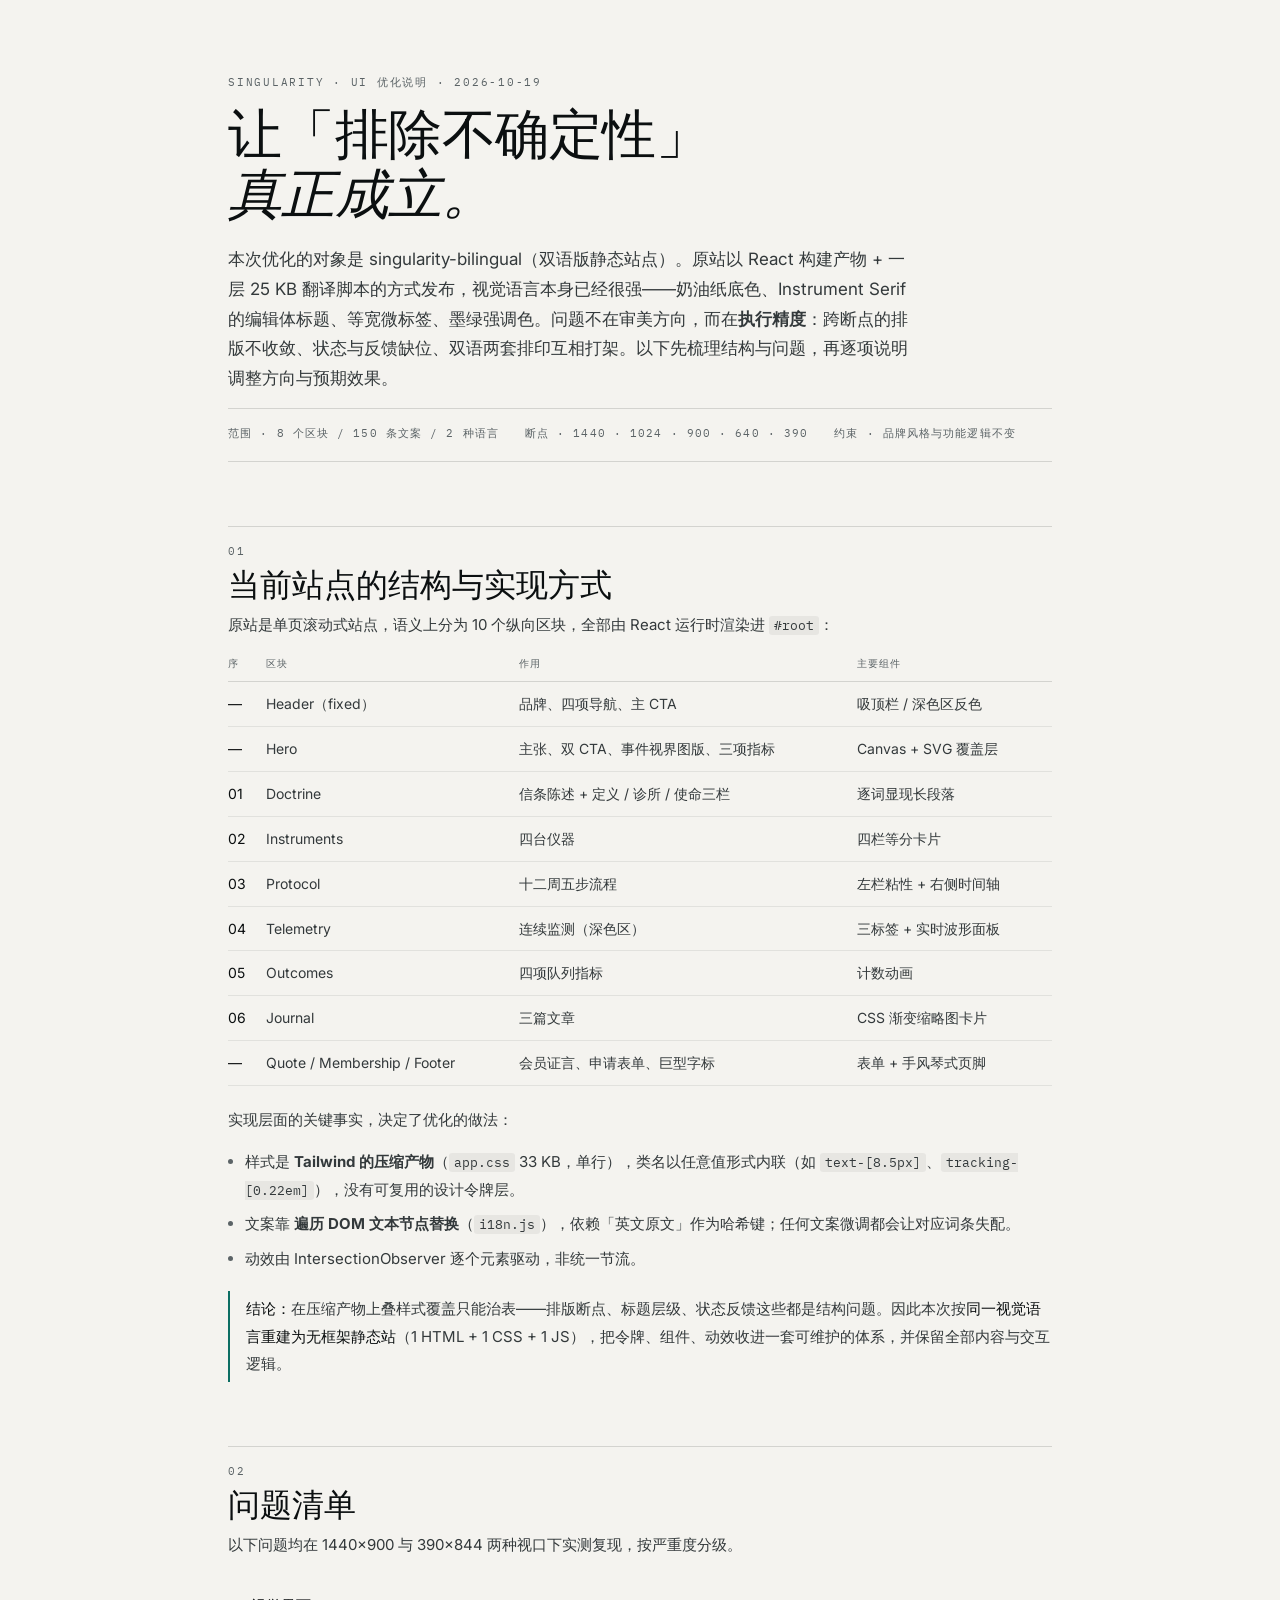
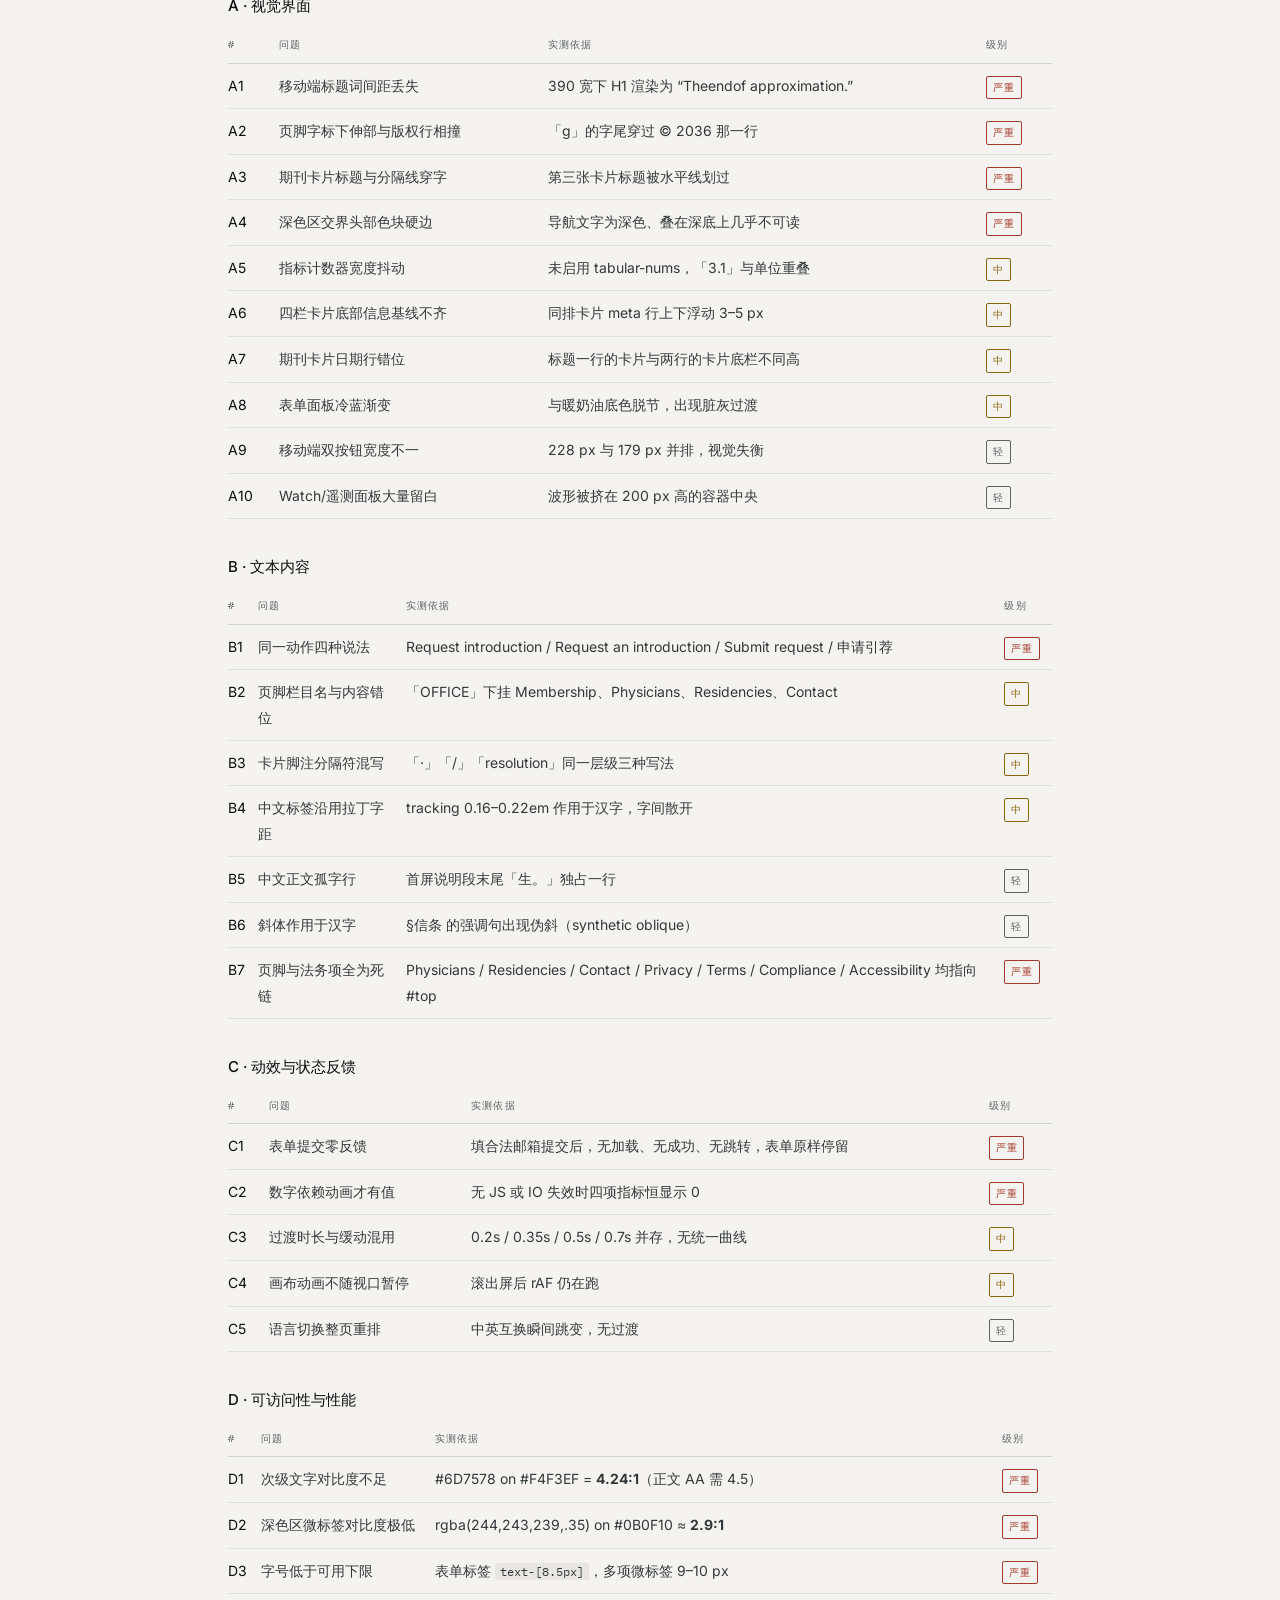
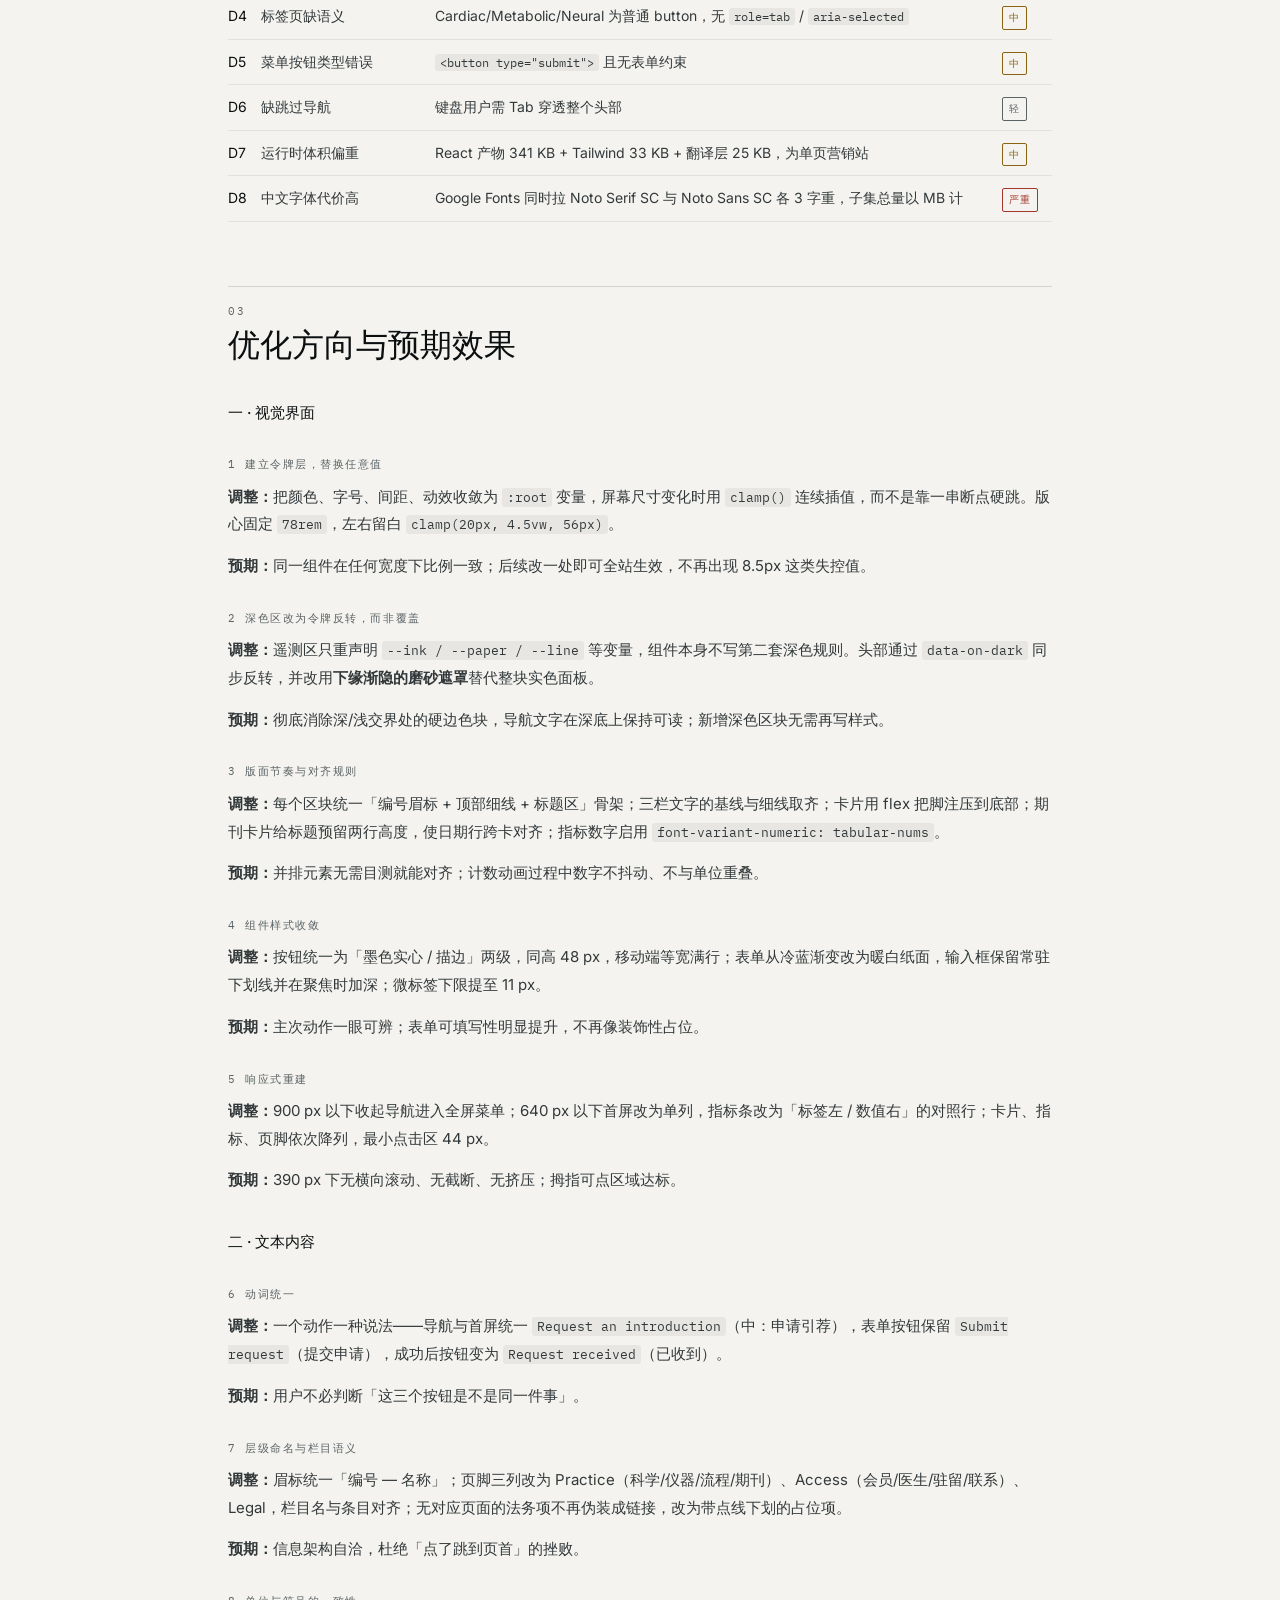
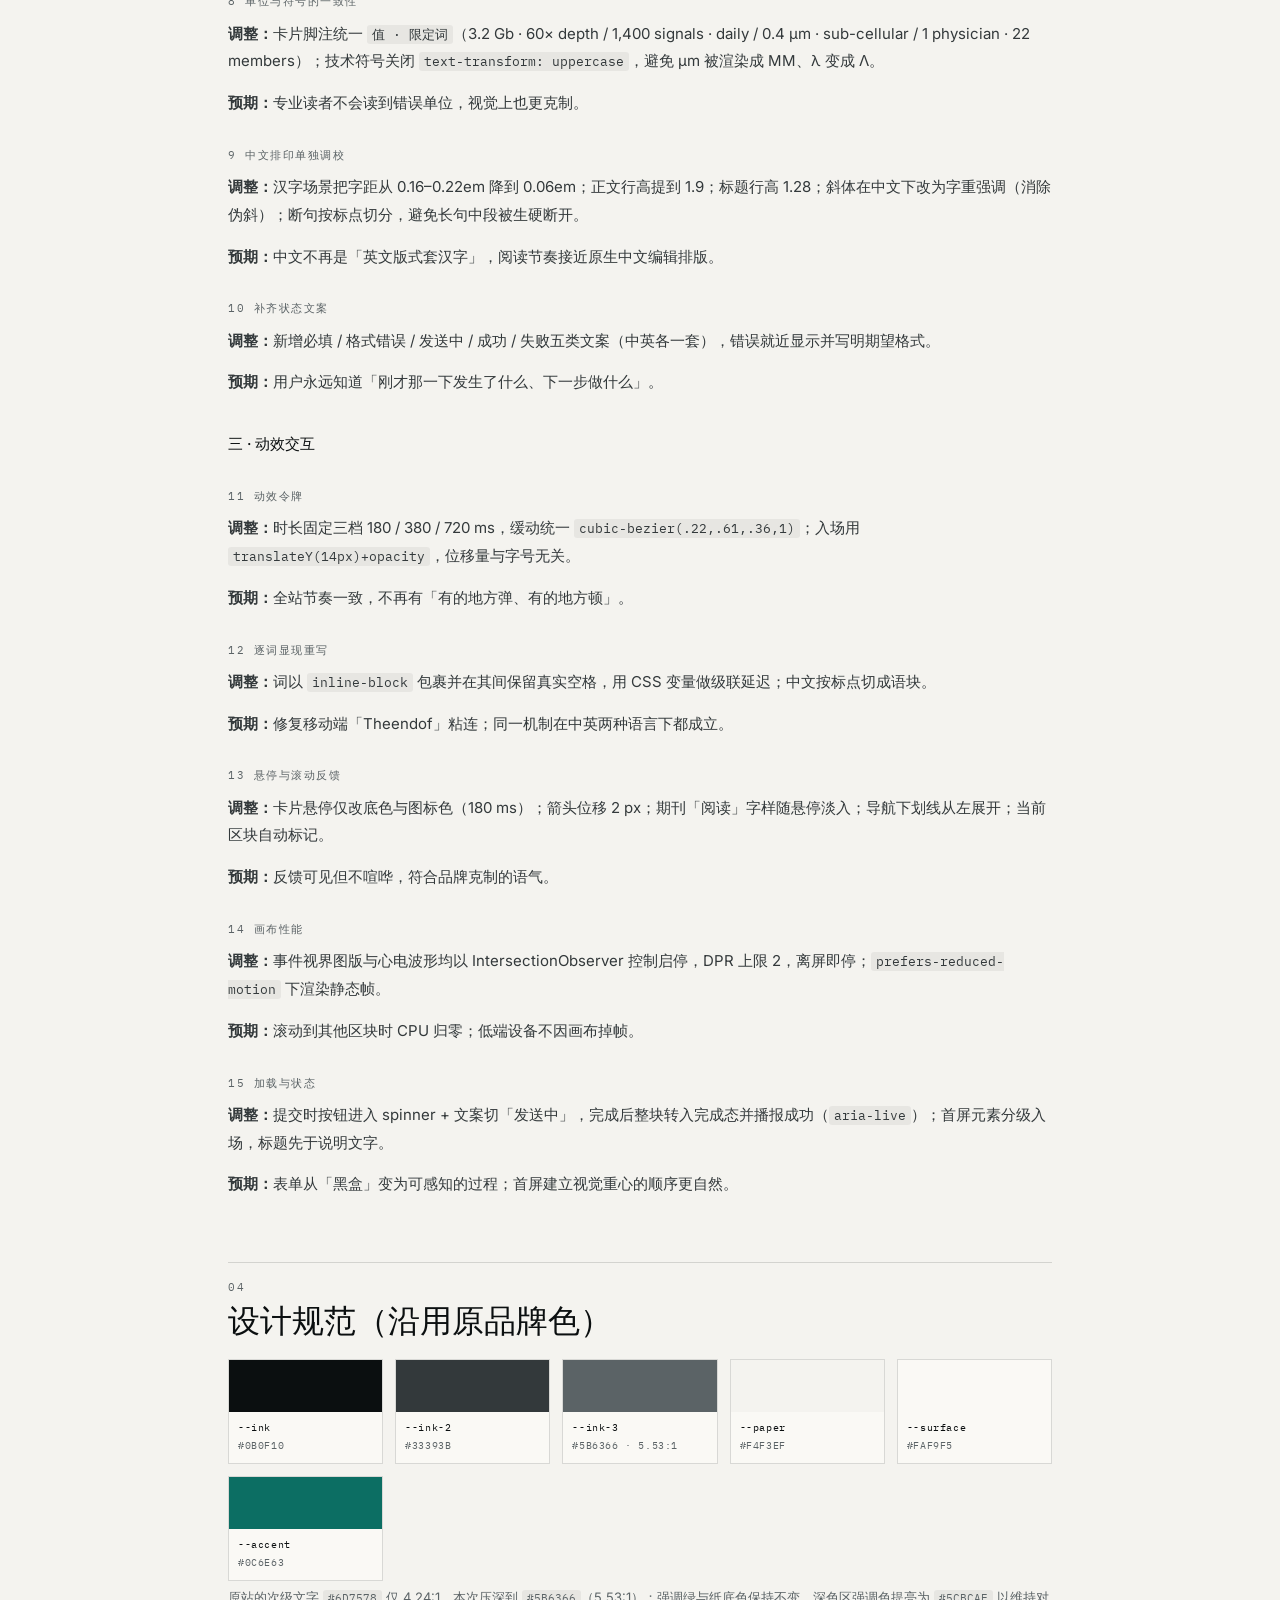
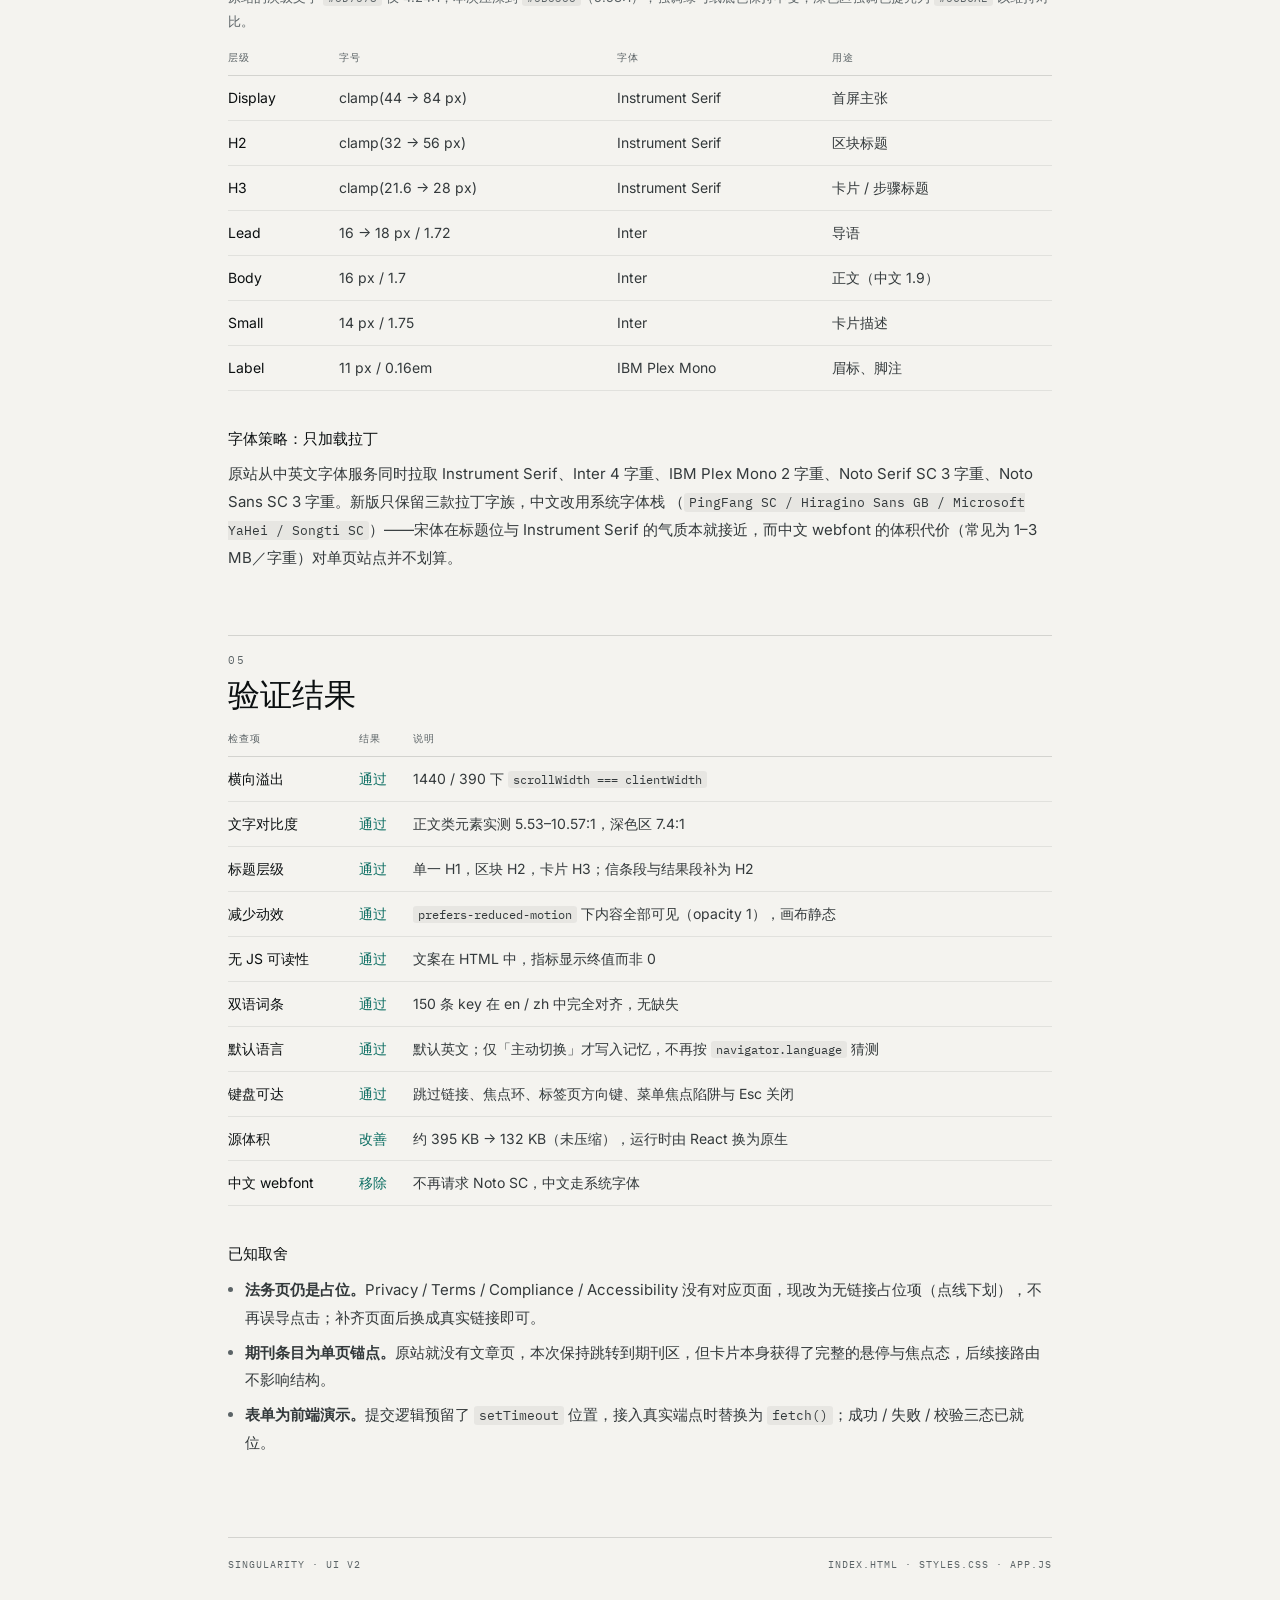
==== ui-optimization-report.html @ 33bd6b1a "feat(ui): rebuild as framework-free static site (UI v2) Replaces the React bundle + DOM-walking i18n" ====
<!doctype html>
<html lang="zh-CN">
  <head>
    <meta charset="utf-8" />
    <meta name="viewport" content="width=device-width, initial-scale=1" />
    <title>Singularity · 全站 UI 优化说明</title>
    <link rel="preconnect" href="https://fonts.googleapis.com" />
    <link rel="preconnect" href="https://fonts.gstatic.com" crossorigin />
    <link
      rel="stylesheet"
      href="https://fonts.googleapis.com/css2?family=Instrument+Serif:ital@0;1&family=Inter:wght@300;400;500&family=IBM+Plex+Mono:wght@400;500&display=swap"
    />
    <style>
      :root {
        --ink: #0b0f10;
        --ink-2: #33393b;
        --ink-3: #5b6366;
        --paper: #f4f3ef;
        --surface: #faf9f5;
        --accent: #0c6e63;
        --warn: #a4382c;
        --line: rgba(11, 15, 16, 0.14);
        --line-soft: rgba(11, 15, 16, 0.08);
        --serif: "Instrument Serif", "Songti SC", "Noto Serif SC", serif;
        --sans: "Inter", "PingFang SC", "Microsoft YaHei", sans-serif;
        --mono: "IBM Plex Mono", "PingFang SC", ui-monospace, monospace;
      }
      * { box-sizing: border-box; }
      body {
        margin: 0;
        background: var(--paper);
        color: var(--ink);
        font-family: var(--sans);
        font-size: 15px;
        line-height: 1.85;
        -webkit-font-smoothing: antialiased;
      }
      .wrap { max-width: 880px; margin: 0 auto; padding: 72px 28px 120px; }
      .eyebrow {
        font-family: var(--mono);
        font-size: 11px;
        letter-spacing: 0.16em;
        text-transform: uppercase;
        color: var(--ink-3);
      }
      h1 {
        font-family: var(--serif);
        font-weight: 400;
        font-size: clamp(34px, 5vw, 54px);
        line-height: 1.1;
        letter-spacing: -0.01em;
        margin: 14px 0 20px;
      }
      h1 em { font-style: italic; }
      h2 {
        font-family: var(--serif);
        font-weight: 400;
        font-size: clamp(24px, 3vw, 32px);
        line-height: 1.2;
        margin: 64px 0 6px;
        padding-top: 18px;
        border-top: 1px solid var(--line);
      }
      h2 .n {
        font-family: var(--mono);
        font-size: 11px;
        letter-spacing: 0.14em;
        color: var(--ink-3);
        display: block;
        margin-bottom: 8px;
      }
      h3 {
        font-size: 15px;
        font-weight: 500;
        margin: 34px 0 8px;
      }
      h4 {
        font-family: var(--mono);
        font-size: 11px;
        font-weight: 400;
        letter-spacing: 0.14em;
        text-transform: uppercase;
        color: var(--ink-3);
        margin: 28px 0 8px;
      }
      p { margin: 0 0 14px; color: var(--ink-2); }
      .lede { font-size: 17px; line-height: 1.75; color: var(--ink-2); max-width: 40em; }
      ul, ol { margin: 0 0 16px; padding-left: 1.15em; color: var(--ink-2); }
      li { margin-bottom: 7px; }
      li::marker { color: var(--ink-3); }
      code {
        font-family: var(--mono);
        font-size: 0.86em;
        background: rgba(11, 15, 16, 0.055);
        padding: 1px 5px;
        border-radius: 3px;
      }
      .meta-row {
        display: flex;
        flex-wrap: wrap;
        gap: 8px 26px;
        padding: 14px 0 18px;
        border-top: 1px solid var(--line);
        border-bottom: 1px solid var(--line);
        font-family: var(--mono);
        font-size: 11px;
        letter-spacing: 0.1em;
        text-transform: uppercase;
        color: var(--ink-3);
      }
      table {
        width: 100%;
        border-collapse: collapse;
        margin: 16px 0 20px;
        font-size: 14px;
      }
      th {
        text-align: left;
        font-family: var(--mono);
        font-size: 10px;
        font-weight: 400;
        letter-spacing: 0.12em;
        text-transform: uppercase;
        color: var(--ink-3);
        padding: 0 12px 8px 0;
        border-bottom: 1px solid var(--line);
        white-space: nowrap;
      }
      td {
        padding: 9px 12px 9px 0;
        border-bottom: 1px solid var(--line-soft);
        vertical-align: top;
        color: var(--ink-2);
      }
      td:first-child { color: var(--ink); }
      .tag {
        display: inline-block;
        font-family: var(--mono);
        font-size: 9.5px;
        letter-spacing: 0.08em;
        padding: 2px 6px;
        border: 1px solid currentColor;
        border-radius: 2px;
        white-space: nowrap;
      }
      .tag--hi { color: var(--warn); }
      .tag--mid { color: #8a6410; }
      .tag--low { color: var(--ink-3); }
      .swatches { display: grid; grid-template-columns: repeat(auto-fill, minmax(150px, 1fr)); gap: 12px; margin: 18px 0 8px; }
      .sw { border: 1px solid var(--line); background: var(--surface); }
      .sw i { display: block; height: 52px; }
      .sw span { display: block; padding: 7px 9px; font-family: var(--mono); font-size: 10px; letter-spacing: 0.06em; color: var(--ink-3); }
      .sw b { display: block; font-family: var(--mono); font-size: 10px; font-weight: 400; color: var(--ink); letter-spacing: 0.06em; }
      .callout {
        border-left: 2px solid var(--accent);
        padding: 4px 0 4px 16px;
        margin: 18px 0 22px;
        color: var(--ink-2);
      }
      .callout strong { color: var(--ink); font-weight: 500; }
      .grid2 { display: grid; grid-template-columns: 1fr 1fr; gap: 0 32px; }
      .ok { color: var(--accent); font-weight: 500; }
      .no { color: var(--warn); font-weight: 500; }
      figure { margin: 20px 0 24px; }
      figure img { width: 100%; border: 1px solid var(--line); display: block; }
      figcaption { font-family: var(--mono); font-size: 10px; letter-spacing: 0.1em; text-transform: uppercase; color: var(--ink-3); padding-top: 7px; }
      .two-up { display: grid; grid-template-columns: 1fr 1fr; gap: 14px; }
      footer { margin-top: 80px; padding-top: 18px; border-top: 1px solid var(--line); font-family: var(--mono); font-size: 10px; letter-spacing: 0.1em; text-transform: uppercase; color: var(--ink-3); display: flex; justify-content: space-between; gap: 14px; flex-wrap: wrap; }
      @media (max-width: 640px) {
        .wrap { padding: 44px 20px 80px; }
        .grid2, .two-up { grid-template-columns: 1fr; }
        table { font-size: 13px; }
        th:nth-child(3), td:nth-child(3) { display: none; }
      }
      @media print {
        body { background: #fff; font-size: 10.5pt; }
        .wrap { max-width: none; padding: 0; }
        h2 { page-break-after: avoid; }
        table { page-break-inside: auto; }
      }
    </style>
  </head>
  <body>
    <div class="wrap">
      <p class="eyebrow">Singularity · UI 优化说明 · 2026-10-19</p>
      <h1>让「排除不确定性」<br /><em>真正成立。</em></h1>
      <p class="lede">
        本次优化的对象是 singularity-bilingual（双语版静态站点）。原站以 React 构建产物 + 一层 25 KB 翻译脚本的方式发布，视觉语言本身已经很强——奶油纸底色、Instrument Serif 的编辑体标题、等宽微标签、墨绿强调色。问题不在审美方向，而在<strong>执行精度</strong>：跨断点的排版不收敛、状态与反馈缺位、双语两套排印互相打架。以下先梳理结构与问题，再逐项说明调整方向与预期效果。
      </p>

      <div class="meta-row">
        <span>范围 · 8 个区块 / 150 条文案 / 2 种语言</span>
        <span>断点 · 1440 · 1024 · 900 · 640 · 390</span>
        <span>约束 · 品牌风格与功能逻辑不变</span>
      </div>

      <!-- 1 -->
      <h2><span class="n">01</span>当前站点的结构与实现方式</h2>

      <p>原站是单页滚动式站点，语义上分为 10 个纵向区块，全部由 React 运行时渲染进 <code>#root</code>：</p>

      <table>
        <thead>
          <tr><th>序</th><th>区块</th><th>作用</th><th>主要组件</th></tr>
        </thead>
        <tbody>
          <tr><td>—</td><td>Header（fixed）</td><td>品牌、四项导航、主 CTA</td><td>吸顶栏 / 深色区反色</td></tr>
          <tr><td>—</td><td>Hero</td><td>主张、双 CTA、事件视界图版、三项指标</td><td>Canvas + SVG 覆盖层</td></tr>
          <tr><td>01</td><td>Doctrine</td><td>信条陈述 + 定义 / 诊所 / 使命三栏</td><td>逐词显现长段落</td></tr>
          <tr><td>02</td><td>Instruments</td><td>四台仪器</td><td>四栏等分卡片</td></tr>
          <tr><td>03</td><td>Protocol</td><td>十二周五步流程</td><td>左栏粘性 + 右侧时间轴</td></tr>
          <tr><td>04</td><td>Telemetry</td><td>连续监测（深色区）</td><td>三标签 + 实时波形面板</td></tr>
          <tr><td>05</td><td>Outcomes</td><td>四项队列指标</td><td>计数动画</td></tr>
          <tr><td>06</td><td>Journal</td><td>三篇文章</td><td>CSS 渐变缩略图卡片</td></tr>
          <tr><td>—</td><td>Quote / Membership / Footer</td><td>会员证言、申请表单、巨型字标</td><td>表单 + 手风琴式页脚</td></tr>
        </tbody>
      </table>

      <p>实现层面的关键事实，决定了优化的做法：</p>
      <ul>
        <li>样式是 <strong>Tailwind 的压缩产物</strong>（<code>app.css</code> 33 KB，单行），类名以任意值形式内联（如 <code>text-[8.5px]</code>、<code>tracking-[0.22em]</code>），没有可复用的设计令牌层。</li>
        <li>文案靠 <strong>遍历 DOM 文本节点替换</strong>（<code>i18n.js</code>），依赖「英文原文」作为哈希键；任何文案微调都会让对应词条失配。</li>
        <li>动效由 IntersectionObserver 逐个元素驱动，非统一节流。</li>
      </ul>
      <div class="callout">
        <strong>结论：</strong>在压缩产物上叠样式覆盖只能治表——排版断点、标题层级、状态反馈这些都是结构问题。因此本次按<strong>同一视觉语言重建为无框架静态站</strong>（1 HTML + 1 CSS + 1 JS），把令牌、组件、动效收进一套可维护的体系，并保留全部内容与交互逻辑。
      </div>

      <!-- 2 -->
      <h2><span class="n">02</span>问题清单</h2>
      <p>以下问题均在 1440×900 与 390×844 两种视口下实测复现，按严重度分级。</p>

      <h3>A · 视觉界面</h3>
      <table>
        <thead><tr><th>#</th><th>问题</th><th>实测依据</th><th>级别</th></tr></thead>
        <tbody>
          <tr><td>A1</td><td>移动端标题词间距丢失</td><td>390 宽下 H1 渲染为 “Theendof approximation.”</td><td><span class="tag tag--hi">严重</span></td></tr>
          <tr><td>A2</td><td>页脚字标下伸部与版权行相撞</td><td>「g」的字尾穿过 © 2036 那一行</td><td><span class="tag tag--hi">严重</span></td></tr>
          <tr><td>A3</td><td>期刊卡片标题与分隔线穿字</td><td>第三张卡片标题被水平线划过</td><td><span class="tag tag--hi">严重</span></td></tr>
          <tr><td>A4</td><td>深色区交界头部色块硬边</td><td>导航文字为深色、叠在深底上几乎不可读</td><td><span class="tag tag--hi">严重</span></td></tr>
          <tr><td>A5</td><td>指标计数器宽度抖动</td><td>未启用 tabular-nums，「3.1」与单位重叠</td><td><span class="tag tag--mid">中</span></td></tr>
          <tr><td>A6</td><td>四栏卡片底部信息基线不齐</td><td>同排卡片 meta 行上下浮动 3–5 px</td><td><span class="tag tag--mid">中</span></td></tr>
          <tr><td>A7</td><td>期刊卡片日期行错位</td><td>标题一行的卡片与两行的卡片底栏不同高</td><td><span class="tag tag--mid">中</span></td></tr>
          <tr><td>A8</td><td>表单面板冷蓝渐变</td><td>与暖奶油底色脱节，出现脏灰过渡</td><td><span class="tag tag--mid">中</span></td></tr>
          <tr><td>A9</td><td>移动端双按钮宽度不一</td><td>228 px 与 179 px 并排，视觉失衡</td><td><span class="tag tag--low">轻</span></td></tr>
          <tr><td>A10</td><td>Watch/遥测面板大量留白</td><td>波形被挤在 200 px 高的容器中央</td><td><span class="tag tag--low">轻</span></td></tr>
        </tbody>
      </table>

      <h3>B · 文本内容</h3>
      <table>
        <thead><tr><th>#</th><th>问题</th><th>实测依据</th><th>级别</th></tr></thead>
        <tbody>
          <tr><td>B1</td><td>同一动作四种说法</td><td>Request introduction / Request an introduction / Submit request / 申请引荐</td><td><span class="tag tag--hi">严重</span></td></tr>
          <tr><td>B2</td><td>页脚栏目名与内容错位</td><td>「OFFICE」下挂 Membership、Physicians、Residencies、Contact</td><td><span class="tag tag--mid">中</span></td></tr>
          <tr><td>B3</td><td>卡片脚注分隔符混写</td><td>「·」「/」「resolution」同一层级三种写法</td><td><span class="tag tag--mid">中</span></td></tr>
          <tr><td>B4</td><td>中文标签沿用拉丁字距</td><td>tracking 0.16–0.22em 作用于汉字，字间散开</td><td><span class="tag tag--mid">中</span></td></tr>
          <tr><td>B5</td><td>中文正文孤字行</td><td>首屏说明段末尾「生。」独占一行</td><td><span class="tag tag--low">轻</span></td></tr>
          <tr><td>B6</td><td>斜体作用于汉字</td><td>§信条 的强调句出现伪斜（synthetic oblique）</td><td><span class="tag tag--low">轻</span></td></tr>
          <tr><td>B7</td><td>页脚与法务项全为死链</td><td>Physicians / Residencies / Contact / Privacy / Terms / Compliance / Accessibility 均指向 #top</td><td><span class="tag tag--hi">严重</span></td></tr>
        </tbody>
      </table>

      <h3>C · 动效与状态反馈</h3>
      <table>
        <thead><tr><th>#</th><th>问题</th><th>实测依据</th><th>级别</th></tr></thead>
        <tbody>
          <tr><td>C1</td><td>表单提交零反馈</td><td>填合法邮箱提交后，无加载、无成功、无跳转，表单原样停留</td><td><span class="tag tag--hi">严重</span></td></tr>
          <tr><td>C2</td><td>数字依赖动画才有值</td><td>无 JS 或 IO 失效时四项指标恒显示 0</td><td><span class="tag tag--hi">严重</span></td></tr>
          <tr><td>C3</td><td>过渡时长与缓动混用</td><td>0.2s / 0.35s / 0.5s / 0.7s 并存，无统一曲线</td><td><span class="tag tag--mid">中</span></td></tr>
          <tr><td>C4</td><td>画布动画不随视口暂停</td><td>滚出屏后 rAF 仍在跑</td><td><span class="tag tag--mid">中</span></td></tr>
          <tr><td>C5</td><td>语言切换整页重排</td><td>中英互换瞬间跳变，无过渡</td><td><span class="tag tag--low">轻</span></td></tr>
        </tbody>
      </table>

      <h3>D · 可访问性与性能</h3>
      <table>
        <thead><tr><th>#</th><th>问题</th><th>实测依据</th><th>级别</th></tr></thead>
        <tbody>
          <tr><td>D1</td><td>次级文字对比度不足</td><td>#6D7578 on #F4F3EF = <strong>4.24:1</strong>（正文 AA 需 4.5）</td><td><span class="tag tag--hi">严重</span></td></tr>
          <tr><td>D2</td><td>深色区微标签对比度极低</td><td>rgba(244,243,239,.35) on #0B0F10 ≈ <strong>2.9:1</strong></td><td><span class="tag tag--hi">严重</span></td></tr>
          <tr><td>D3</td><td>字号低于可用下限</td><td>表单标签 <code>text-[8.5px]</code>，多项微标签 9–10 px</td><td><span class="tag tag--hi">严重</span></td></tr>
          <tr><td>D4</td><td>标签页缺语义</td><td>Cardiac/Metabolic/Neural 为普通 button，无 <code>role=tab</code> / <code>aria-selected</code></td><td><span class="tag tag--mid">中</span></td></tr>
          <tr><td>D5</td><td>菜单按钮类型错误</td><td><code>&lt;button type="submit"&gt;</code> 且无表单约束</td><td><span class="tag tag--mid">中</span></td></tr>
          <tr><td>D6</td><td>缺跳过导航</td><td>键盘用户需 Tab 穿透整个头部</td><td><span class="tag tag--low">轻</span></td></tr>
          <tr><td>D7</td><td>运行时体积偏重</td><td>React 产物 341 KB + Tailwind 33 KB + 翻译层 25 KB，为单页营销站</td><td><span class="tag tag--mid">中</span></td></tr>
          <tr><td>D8</td><td>中文字体代价高</td><td>Google Fonts 同时拉 Noto Serif SC 与 Noto Sans SC 各 3 字重，子集总量以 MB 计</td><td><span class="tag tag--hi">严重</span></td></tr>
        </tbody>
      </table>

      <!-- 3 -->
      <h2><span class="n">03</span>优化方向与预期效果</h2>

      <h3>一 · 视觉界面</h3>

      <h4>1 建立令牌层，替换任意值</h4>
      <p><strong>调整：</strong>把颜色、字号、间距、动效收敛为 <code>:root</code> 变量，屏幕尺寸变化时用 <code>clamp()</code> 连续插值，而不是靠一串断点硬跳。版心固定 <code>78rem</code>，左右留白 <code>clamp(20px, 4.5vw, 56px)</code>。</p>
      <p><strong>预期：</strong>同一组件在任何宽度下比例一致；后续改一处即可全站生效，不再出现 8.5px 这类失控值。</p>

      <h4>2 深色区改为令牌反转，而非覆盖</h4>
      <p><strong>调整：</strong>遥测区只重声明 <code>--ink / --paper / --line</code> 等变量，组件本身不写第二套深色规则。头部通过 <code>data-on-dark</code> 同步反转，并改用<strong>下缘渐隐的磨砂遮罩</strong>替代整块实色面板。</p>
      <p><strong>预期：</strong>彻底消除深/浅交界处的硬边色块，导航文字在深底上保持可读；新增深色区块无需再写样式。</p>

      <h4>3 版面节奏与对齐规则</h4>
      <p><strong>调整：</strong>每个区块统一「编号眉标 + 顶部细线 + 标题区」骨架；三栏文字的基线与细线取齐；卡片用 flex 把脚注压到底部；期刊卡片给标题预留两行高度，使日期行跨卡对齐；指标数字启用 <code>font-variant-numeric: tabular-nums</code>。</p>
      <p><strong>预期：</strong>并排元素无需目测就能对齐；计数动画过程中数字不抖动、不与单位重叠。</p>

      <h4>4 组件样式收敛</h4>
      <p><strong>调整：</strong>按钮统一为「墨色实心 / 描边」两级，同高 48 px，移动端等宽满行；表单从冷蓝渐变改为暖白纸面，输入框保留常驻下划线并在聚焦时加深；微标签下限提至 11 px。</p>
      <p><strong>预期：</strong>主次动作一眼可辨；表单可填写性明显提升，不再像装饰性占位。</p>

      <h4>5 响应式重建</h4>
      <p><strong>调整：</strong>900 px 以下收起导航进入全屏菜单；640 px 以下首屏改为单列，指标条改为「标签左 / 数值右」的对照行；卡片、指标、页脚依次降列，最小点击区 44 px。</p>
      <p><strong>预期：</strong>390 px 下无横向滚动、无截断、无挤压；拇指可点区域达标。</p>

      <h3>二 · 文本内容</h3>

      <h4>6 动词统一</h4>
      <p><strong>调整：</strong>一个动作一种说法——导航与首屏统一 <code>Request an introduction</code>（中：申请引荐），表单按钮保留 <code>Submit request</code>（提交申请），成功后按钮变为 <code>Request received</code>（已收到）。</p>
      <p><strong>预期：</strong>用户不必判断「这三个按钮是不是同一件事」。</p>

      <h4>7 层级命名与栏目语义</h4>
      <p><strong>调整：</strong>眉标统一「编号 — 名称」；页脚三列改为 Practice（科学/仪器/流程/期刊）、Access（会员/医生/驻留/联系）、Legal，栏目名与条目对齐；无对应页面的法务项不再伪装成链接，改为带点线下划的占位项。</p>
      <p><strong>预期：</strong>信息架构自洽，杜绝「点了跳到页首」的挫败。</p>

      <h4>8 单位与符号的一致性</h4>
      <p><strong>调整：</strong>卡片脚注统一 <code>值 · 限定词</code>（3.2 Gb · 60× depth / 1,400 signals · daily / 0.4 μm · sub-cellular / 1 physician · 22 members）；技术符号关闭 <code>text-transform: uppercase</code>，避免 μm 被渲染成 ΜM、λ 变成 Λ。</p>
      <p><strong>预期：</strong>专业读者不会读到错误单位，视觉上也更克制。</p>

      <h4>9 中文排印单独调校</h4>
      <p><strong>调整：</strong>汉字场景把字距从 0.16–0.22em 降到 0.06em；正文行高提到 1.9；标题行高 1.28；斜体在中文下改为字重强调（消除伪斜）；断句按标点切分，避免长句中段被生硬断开。</p>
      <p><strong>预期：</strong>中文不再是「英文版式套汉字」，阅读节奏接近原生中文编辑排版。</p>

      <h4>10 补齐状态文案</h4>
      <p><strong>调整：</strong>新增必填 / 格式错误 / 发送中 / 成功 / 失败五类文案（中英各一套），错误就近显示并写明期望格式。</p>
      <p><strong>预期：</strong>用户永远知道「刚才那一下发生了什么、下一步做什么」。</p>

      <h3>三 · 动效交互</h3>

      <h4>11 动效令牌</h4>
      <p><strong>调整：</strong>时长固定三档 180 / 380 / 720 ms，缓动统一 <code>cubic-bezier(.22,.61,.36,1)</code>；入场用 <code>translateY(14px)+opacity</code>，位移量与字号无关。</p>
      <p><strong>预期：</strong>全站节奏一致，不再有「有的地方弹、有的地方顿」。</p>

      <h4>12 逐词显现重写</h4>
      <p><strong>调整：</strong>词以 <code>inline-block</code> 包裹并在其间保留真实空格，用 CSS 变量做级联延迟；中文按标点切成语块。</p>
      <p><strong>预期：</strong>修复移动端「Theendof」粘连；同一机制在中英两种语言下都成立。</p>

      <h4>13 悬停与滚动反馈</h4>
      <p><strong>调整：</strong>卡片悬停仅改底色与图标色（180 ms）；箭头位移 2 px；期刊「阅读」字样随悬停淡入；导航下划线从左展开；当前区块自动标记。</p>
      <p><strong>预期：</strong>反馈可见但不喧哗，符合品牌克制的语气。</p>

      <h4>14 画布性能</h4>
      <p><strong>调整：</strong>事件视界图版与心电波形均以 IntersectionObserver 控制启停，DPR 上限 2，离屏即停；<code>prefers-reduced-motion</code> 下渲染静态帧。</p>
      <p><strong>预期：</strong>滚动到其他区块时 CPU 归零；低端设备不因画布掉帧。</p>

      <h4>15 加载与状态</h4>
      <p><strong>调整：</strong>提交时按钮进入 spinner + 文案切「发送中」，完成后整块转入完成态并播报成功（<code>aria-live</code>）；首屏元素分级入场，标题先于说明文字。</p>
      <p><strong>预期：</strong>表单从「黑盒」变为可感知的过程；首屏建立视觉重心的顺序更自然。</p>

      <!-- 4 -->
      <h2><span class="n">04</span>设计规范（沿用原品牌色）</h2>

      <div class="swatches">
        <div class="sw"><i style="background:#0b0f10"></i><span><b>--ink</b>#0B0F10</span></div>
        <div class="sw"><i style="background:#33393b"></i><span><b>--ink-2</b>#33393B</span></div>
        <div class="sw"><i style="background:#5b6366"></i><span><b>--ink-3</b>#5B6366 · 5.53:1</span></div>
        <div class="sw"><i style="background:#f4f3ef"></i><span><b>--paper</b>#F4F3EF</span></div>
        <div class="sw"><i style="background:#faf9f5"></i><span><b>--surface</b>#FAF9F5</span></div>
        <div class="sw"><i style="background:#0c6e63"></i><span><b>--accent</b>#0C6E63</span></div>
      </div>
      <p style="font-size:13px;color:var(--ink-3);margin-top:-4px">
        原站的次级文字 <code>#6D7578</code> 仅 4.24:1，本次压深到 <code>#5B6366</code>（5.53:1）；强调绿与纸底色保持不变，深色区强调色提亮为 <code>#5CBCAE</code> 以维持对比。
      </p>

      <table>
        <thead><tr><th>层级</th><th>字号</th><th>字体</th><th>用途</th></tr></thead>
        <tbody>
          <tr><td>Display</td><td>clamp(44 → 84 px)</td><td>Instrument Serif</td><td>首屏主张</td></tr>
          <tr><td>H2</td><td>clamp(32 → 56 px)</td><td>Instrument Serif</td><td>区块标题</td></tr>
          <tr><td>H3</td><td>clamp(21.6 → 28 px)</td><td>Instrument Serif</td><td>卡片 / 步骤标题</td></tr>
          <tr><td>Lead</td><td>16 → 18 px / 1.72</td><td>Inter</td><td>导语</td></tr>
          <tr><td>Body</td><td>16 px / 1.7</td><td>Inter</td><td>正文（中文 1.9）</td></tr>
          <tr><td>Small</td><td>14 px / 1.75</td><td>Inter</td><td>卡片描述</td></tr>
          <tr><td>Label</td><td>11 px / 0.16em</td><td>IBM Plex Mono</td><td>眉标、脚注</td></tr>
        </tbody>
      </table>

      <h3>字体策略：只加载拉丁</h3>
      <p>
        原站从中英文字体服务同时拉取 Instrument Serif、Inter 4 字重、IBM Plex Mono 2 字重、Noto Serif SC 3 字重、Noto Sans SC 3 字重。新版只保留三款拉丁字族，中文改用系统字体栈
        （<code>PingFang SC / Hiragino Sans GB / Microsoft YaHei / Songti SC</code>）——宋体在标题位与 Instrument Serif 的气质本就接近，而中文 webfont 的体积代价（常见为 1–3 MB／字重）对单页站点并不划算。
      </p>

      <!-- 5 -->
      <h2><span class="n">05</span>验证结果</h2>

      <table>
        <thead><tr><th>检查项</th><th>结果</th><th>说明</th></tr></thead>
        <tbody>
          <tr><td>横向溢出</td><td class="ok">通过</td><td>1440 / 390 下 <code>scrollWidth === clientWidth</code></td></tr>
          <tr><td>文字对比度</td><td class="ok">通过</td><td>正文类元素实测 5.53–10.57:1，深色区 7.4:1</td></tr>
          <tr><td>标题层级</td><td class="ok">通过</td><td>单一 H1，区块 H2，卡片 H3；信条段与结果段补为 H2</td></tr>
          <tr><td>减少动效</td><td class="ok">通过</td><td><code>prefers-reduced-motion</code> 下内容全部可见（opacity 1），画布静态</td></tr>
          <tr><td>无 JS 可读性</td><td class="ok">通过</td><td>文案在 HTML 中，指标显示终值而非 0</td></tr>
          <tr><td>双语词条</td><td class="ok">通过</td><td>150 条 key 在 en / zh 中完全对齐，无缺失</td></tr>
          <tr><td>默认语言</td><td class="ok">通过</td><td>默认英文；仅「主动切换」才写入记忆，不再按 <code>navigator.language</code> 猜测</td></tr>
          <tr><td>键盘可达</td><td class="ok">通过</td><td>跳过链接、焦点环、标签页方向键、菜单焦点陷阱与 Esc 关闭</td></tr>
          <tr><td>源体积</td><td class="ok">改善</td><td>约 395 KB → 132 KB（未压缩），运行时由 React 换为原生</td></tr>
          <tr><td>中文 webfont</td><td class="ok">移除</td><td>不再请求 Noto SC，中文走系统字体</td></tr>
        </tbody>
      </table>

      <h3>已知取舍</h3>
      <ul>
        <li><strong>法务页仍是占位。</strong>Privacy / Terms / Compliance / Accessibility 没有对应页面，现改为无链接占位项（点线下划），不再误导点击；补齐页面后换成真实链接即可。</li>
        <li><strong>期刊条目为单页锚点。</strong>原站就没有文章页，本次保持跳转到期刊区，但卡片本身获得了完整的悬停与焦点态，后续接路由不影响结构。</li>
        <li><strong>表单为前端演示。</strong>提交逻辑预留了 <code>setTimeout</code> 位置，接入真实端点时替换为 <code>fetch()</code>；成功 / 失败 / 校验三态已就位。</li>
      </ul>

      <footer>
        <span>Singularity · UI v2</span>
        <span>index.html · styles.css · app.js</span>
      </footer>
    </div>
  </body>
</html>
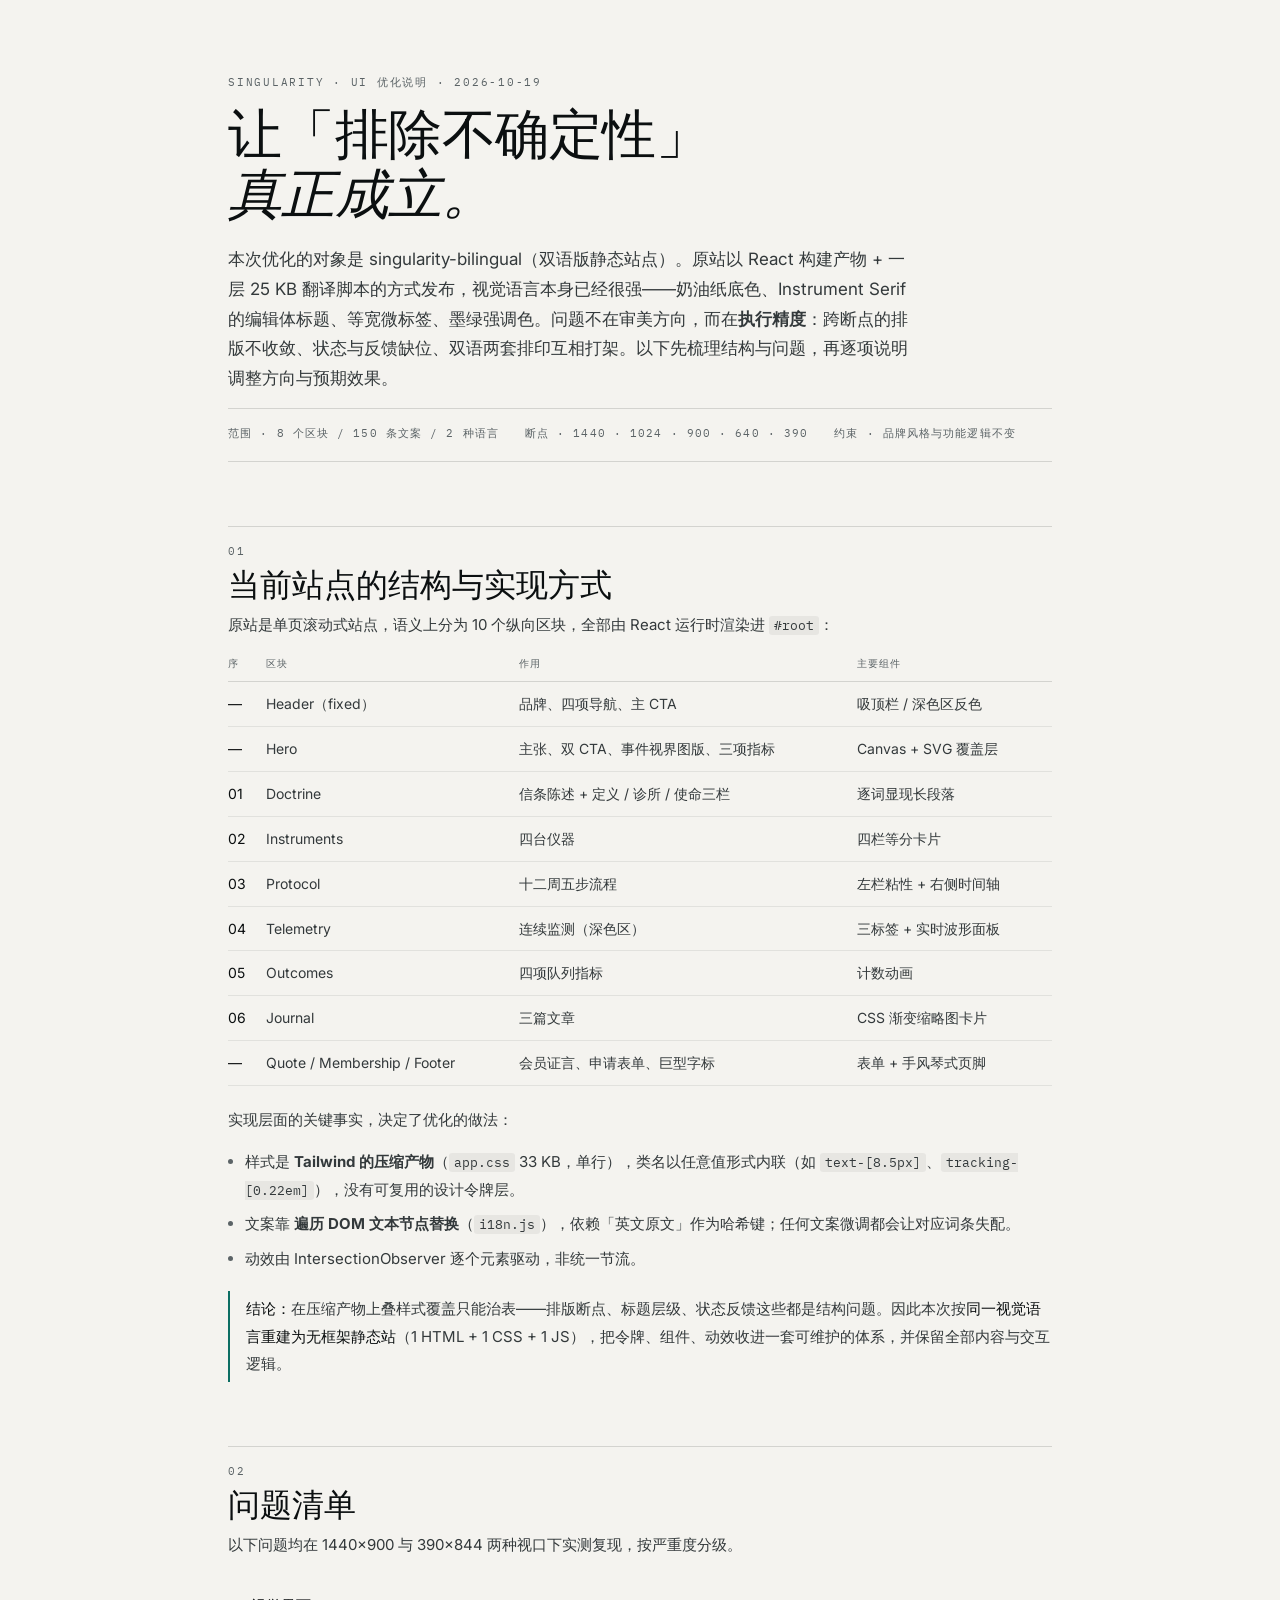
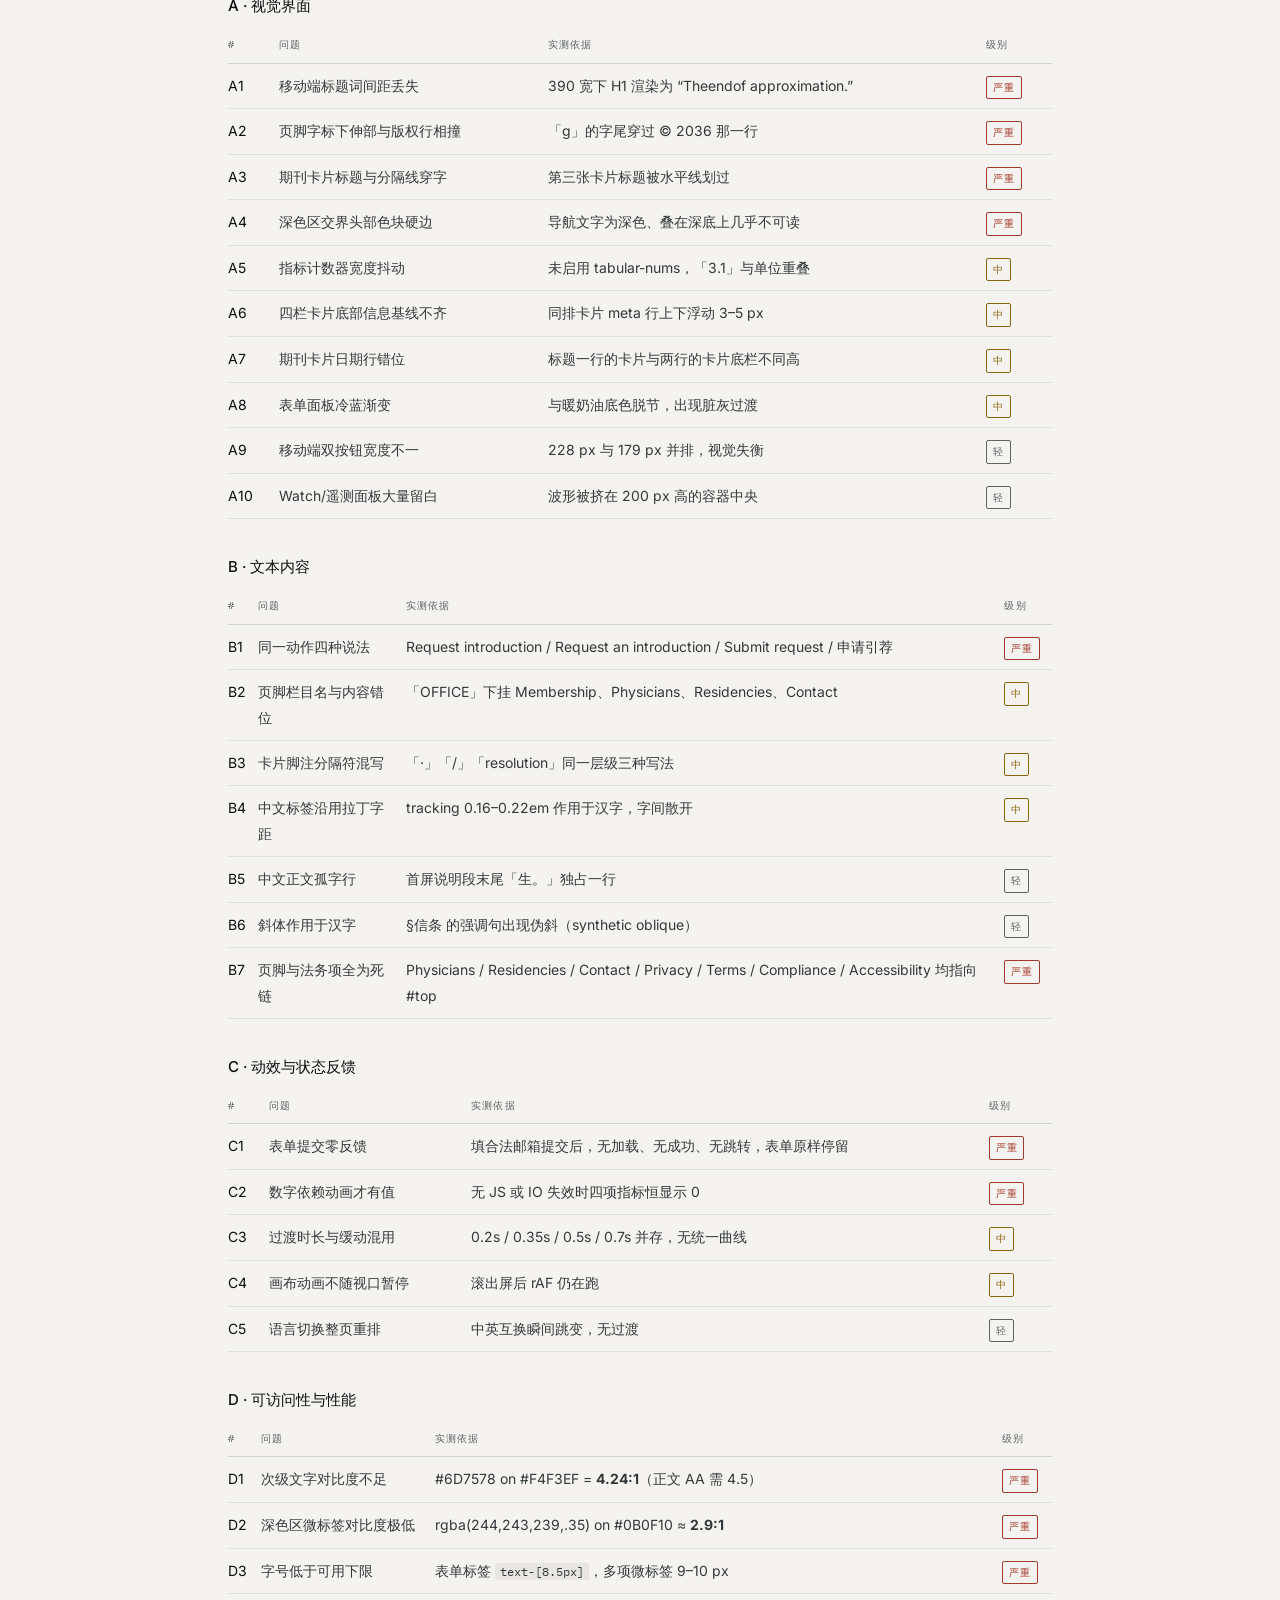
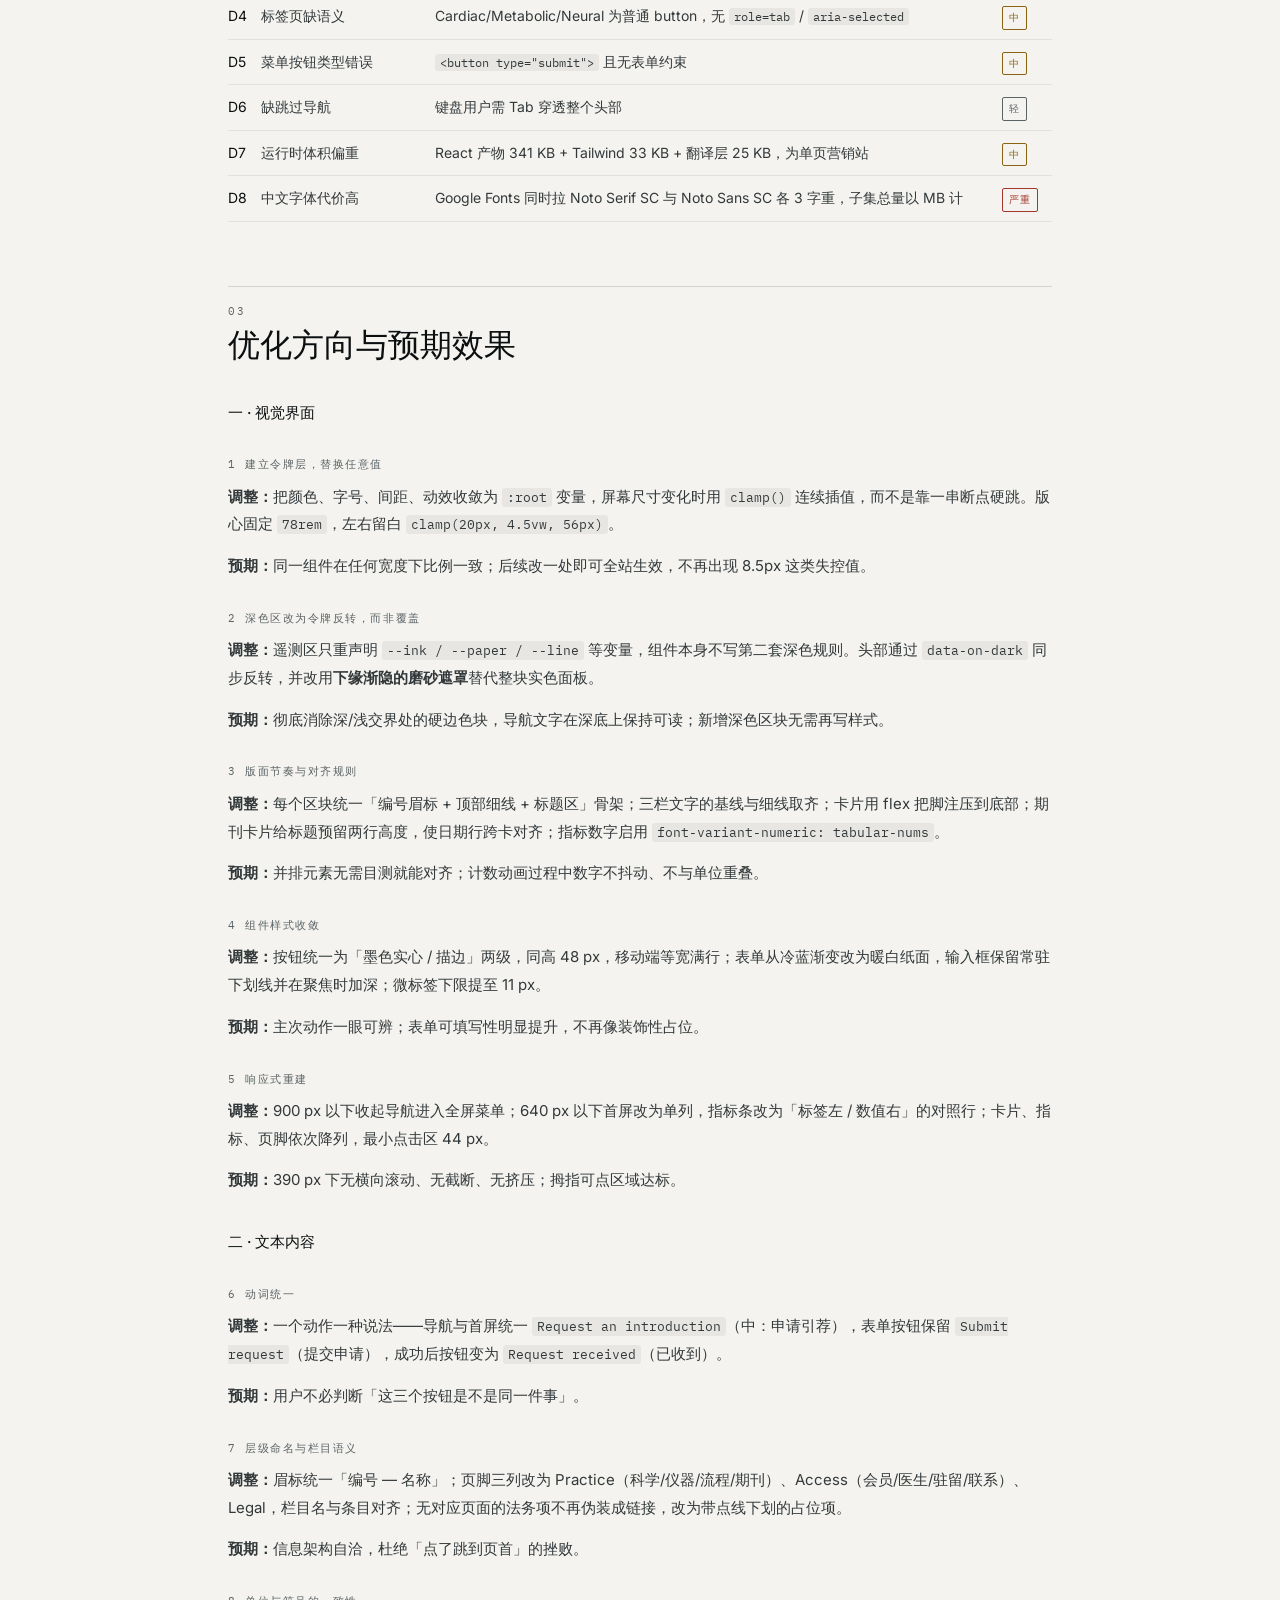
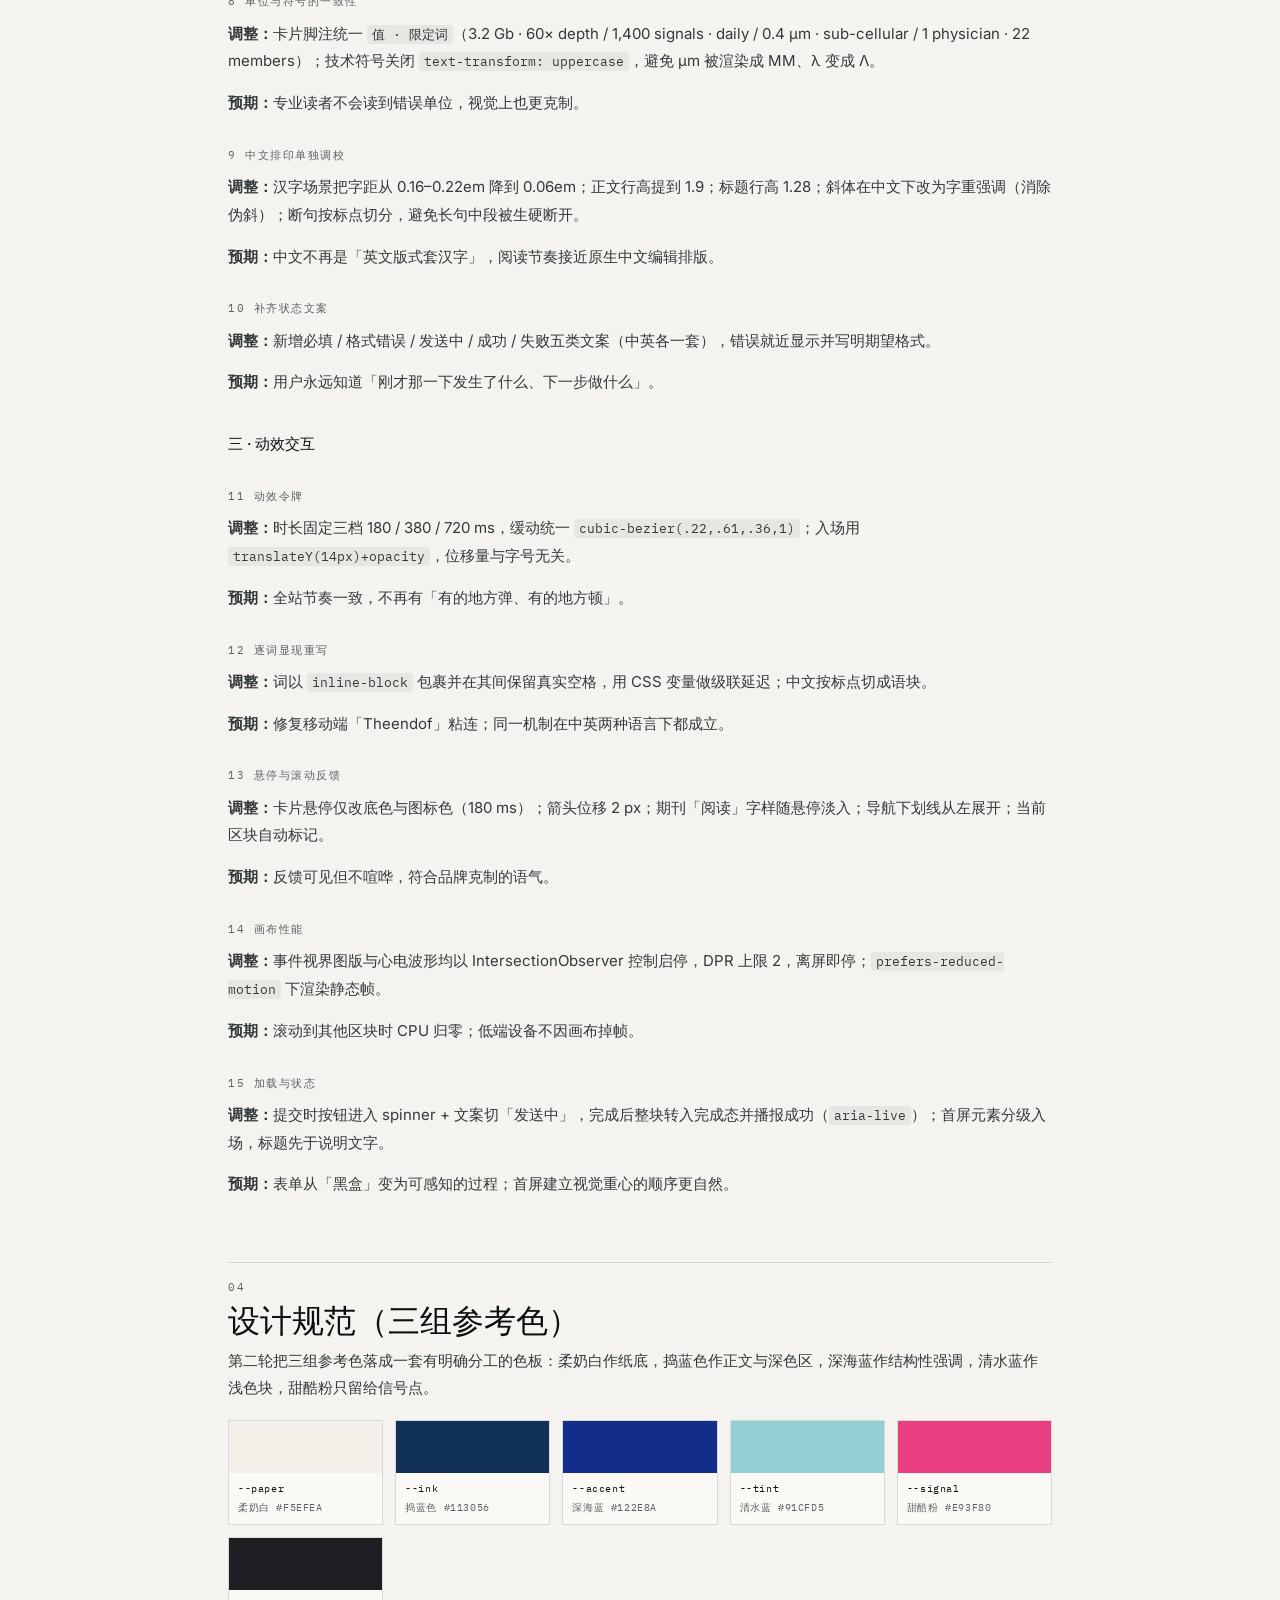
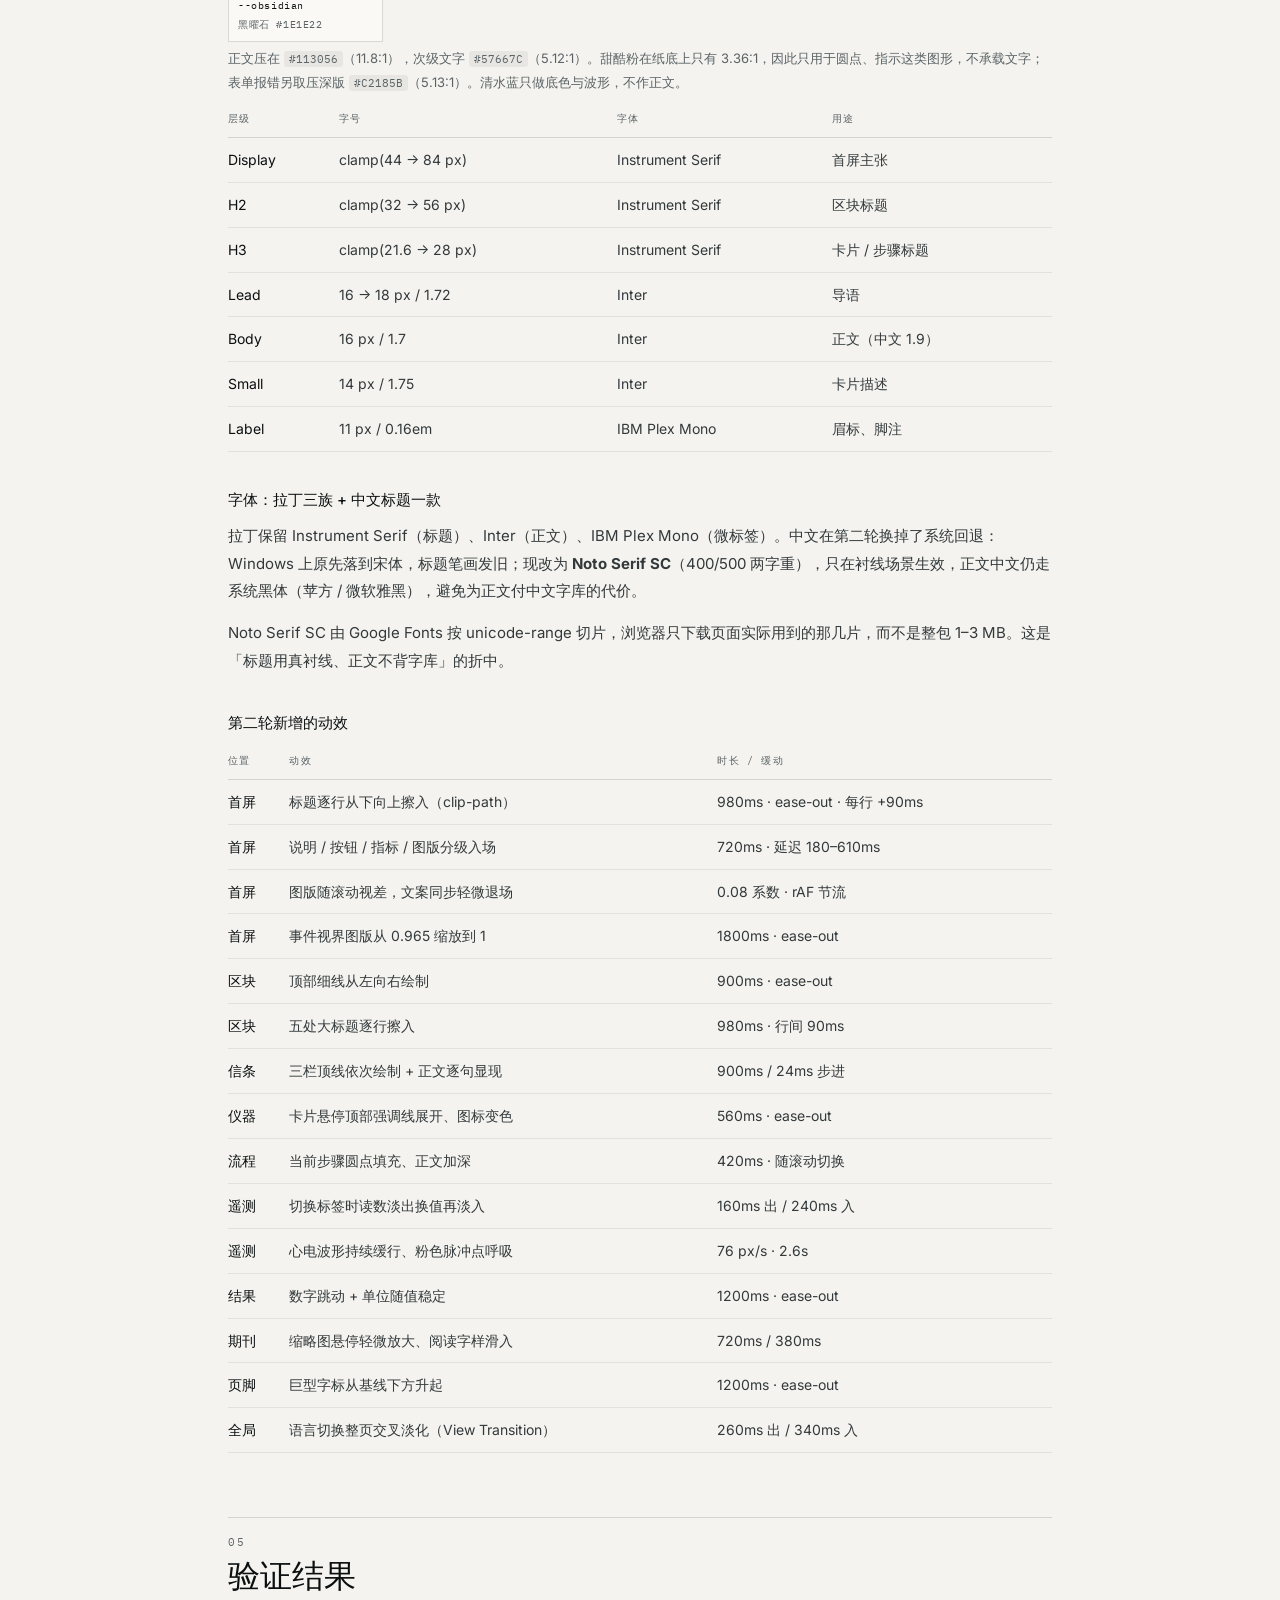
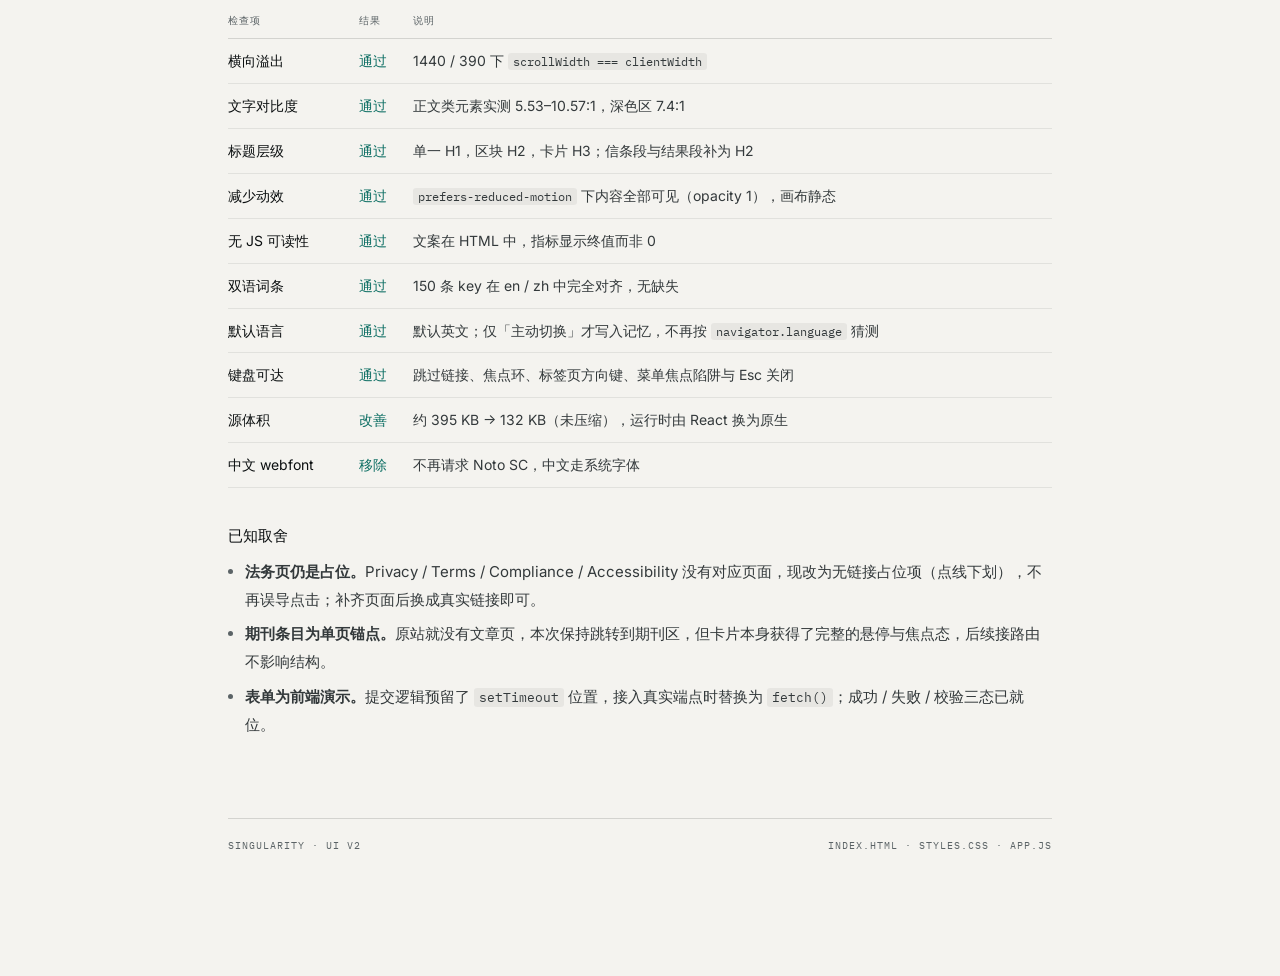
==== commit d8b95d70: "feat(ui): navy/magenta palette, richer but calmer motion Colour - 柔奶白 #F5EFEA paper, 捣蓝色 #113056 ink" ====
--- a/ui-optimization-report.html
+++ b/ui-optimization-report.html
@@ -358,18 +358,20 @@
       <p><strong>预期：</strong>表单从「黑盒」变为可感知的过程；首屏建立视觉重心的顺序更自然。</p>
 
       <!-- 4 -->
-      <h2><span class="n">04</span>设计规范（沿用原品牌色）</h2>
+      <h2><span class="n">04</span>设计规范（三组参考色）</h2>
+
+      <p>第二轮把三组参考色落成一套有明确分工的色板：柔奶白作纸底，捣蓝色作正文与深色区，深海蓝作结构性强调，清水蓝作浅色块，甜酷粉只留给信号点。</p>
 
       <div class="swatches">
-        <div class="sw"><i style="background:#0b0f10"></i><span><b>--ink</b>#0B0F10</span></div>
-        <div class="sw"><i style="background:#33393b"></i><span><b>--ink-2</b>#33393B</span></div>
-        <div class="sw"><i style="background:#5b6366"></i><span><b>--ink-3</b>#5B6366 · 5.53:1</span></div>
-        <div class="sw"><i style="background:#f4f3ef"></i><span><b>--paper</b>#F4F3EF</span></div>
-        <div class="sw"><i style="background:#faf9f5"></i><span><b>--surface</b>#FAF9F5</span></div>
-        <div class="sw"><i style="background:#0c6e63"></i><span><b>--accent</b>#0C6E63</span></div>
+        <div class="sw"><i style="background:#f5efea"></i><span><b>--paper</b>柔奶白 #F5EFEA</span></div>
+        <div class="sw"><i style="background:#113056"></i><span><b>--ink</b>捣蓝色 #113056</span></div>
+        <div class="sw"><i style="background:#122e8a"></i><span><b>--accent</b>深海蓝 #122E8A</span></div>
+        <div class="sw"><i style="background:#91cfd5"></i><span><b>--tint</b>清水蓝 #91CFD5</span></div>
+        <div class="sw"><i style="background:#e93f80"></i><span><b>--signal</b>甜酷粉 #E93F80</span></div>
+        <div class="sw"><i style="background:#1e1e22"></i><span><b>--obsidian</b>黑曜石 #1E1E22</span></div>
       </div>
       <p style="font-size:13px;color:var(--ink-3);margin-top:-4px">
-        原站的次级文字 <code>#6D7578</code> 仅 4.24:1，本次压深到 <code>#5B6366</code>（5.53:1）；强调绿与纸底色保持不变，深色区强调色提亮为 <code>#5CBCAE</code> 以维持对比。
+        正文压在 <code>#113056</code>（11.8:1），次级文字 <code>#57667C</code>（5.12:1）。甜酷粉在纸底上只有 3.36:1，因此只用于圆点、指示这类图形，不承载文字；表单报错另取压深版 <code>#C2185B</code>（5.13:1）。清水蓝只做底色与波形，不作正文。
       </p>
 
       <table>
@@ -385,11 +387,36 @@
         </tbody>
       </table>
 
-      <h3>字体策略：只加载拉丁</h3>
+      <h3>字体：拉丁三族 + 中文标题一款</h3>
       <p>
-        原站从中英文字体服务同时拉取 Instrument Serif、Inter 4 字重、IBM Plex Mono 2 字重、Noto Serif SC 3 字重、Noto Sans SC 3 字重。新版只保留三款拉丁字族，中文改用系统字体栈
-        （<code>PingFang SC / Hiragino Sans GB / Microsoft YaHei / Songti SC</code>）——宋体在标题位与 Instrument Serif 的气质本就接近，而中文 webfont 的体积代价（常见为 1–3 MB／字重）对单页站点并不划算。
+        拉丁保留 Instrument Serif（标题）、Inter（正文）、IBM Plex Mono（微标签）。中文在第二轮换掉了系统回退：Windows 上原先落到宋体，标题笔画发旧；现改为
+        <strong>Noto Serif SC</strong>（400/500 两字重），只在衬线场景生效，正文中文仍走系统黑体（苹方 / 微软雅黑），避免为正文付中文字库的代价。
       </p>
+      <p>
+        Noto Serif SC 由 Google Fonts 按 unicode-range 切片，浏览器只下载页面实际用到的那几片，而不是整包 1–3 MB。这是「标题用真衬线、正文不背字库」的折中。
+      </p>
+
+      <h3>第二轮新增的动效</h3>
+      <table>
+        <thead><tr><th>位置</th><th>动效</th><th>时长 / 缓动</th></tr></thead>
+        <tbody>
+          <tr><td>首屏</td><td>标题逐行从下向上擦入（clip-path）</td><td>980ms · ease-out · 每行 +90ms</td></tr>
+          <tr><td>首屏</td><td>说明 / 按钮 / 指标 / 图版分级入场</td><td>720ms · 延迟 180–610ms</td></tr>
+          <tr><td>首屏</td><td>图版随滚动视差，文案同步轻微退场</td><td>0.08 系数 · rAF 节流</td></tr>
+          <tr><td>首屏</td><td>事件视界图版从 0.965 缩放到 1</td><td>1800ms · ease-out</td></tr>
+          <tr><td>区块</td><td>顶部细线从左向右绘制</td><td>900ms · ease-out</td></tr>
+          <tr><td>区块</td><td>五处大标题逐行擦入</td><td>980ms · 行间 90ms</td></tr>
+          <tr><td>信条</td><td>三栏顶线依次绘制 + 正文逐句显现</td><td>900ms / 24ms 步进</td></tr>
+          <tr><td>仪器</td><td>卡片悬停顶部强调线展开、图标变色</td><td>560ms · ease-out</td></tr>
+          <tr><td>流程</td><td>当前步骤圆点填充、正文加深</td><td>420ms · 随滚动切换</td></tr>
+          <tr><td>遥测</td><td>切换标签时读数淡出换值再淡入</td><td>160ms 出 / 240ms 入</td></tr>
+          <tr><td>遥测</td><td>心电波形持续缓行、粉色脉冲点呼吸</td><td>76 px/s · 2.6s</td></tr>
+          <tr><td>结果</td><td>数字跳动 + 单位随值稳定</td><td>1200ms · ease-out</td></tr>
+          <tr><td>期刊</td><td>缩略图悬停轻微放大、阅读字样滑入</td><td>720ms / 380ms</td></tr>
+          <tr><td>页脚</td><td>巨型字标从基线下方升起</td><td>1200ms · ease-out</td></tr>
+          <tr><td>全局</td><td>语言切换整页交叉淡化（View Transition）</td><td>260ms 出 / 340ms 入</td></tr>
+        </tbody>
+      </table>
 
       <!-- 5 -->
       <h2><span class="n">05</span>验证结果</h2>
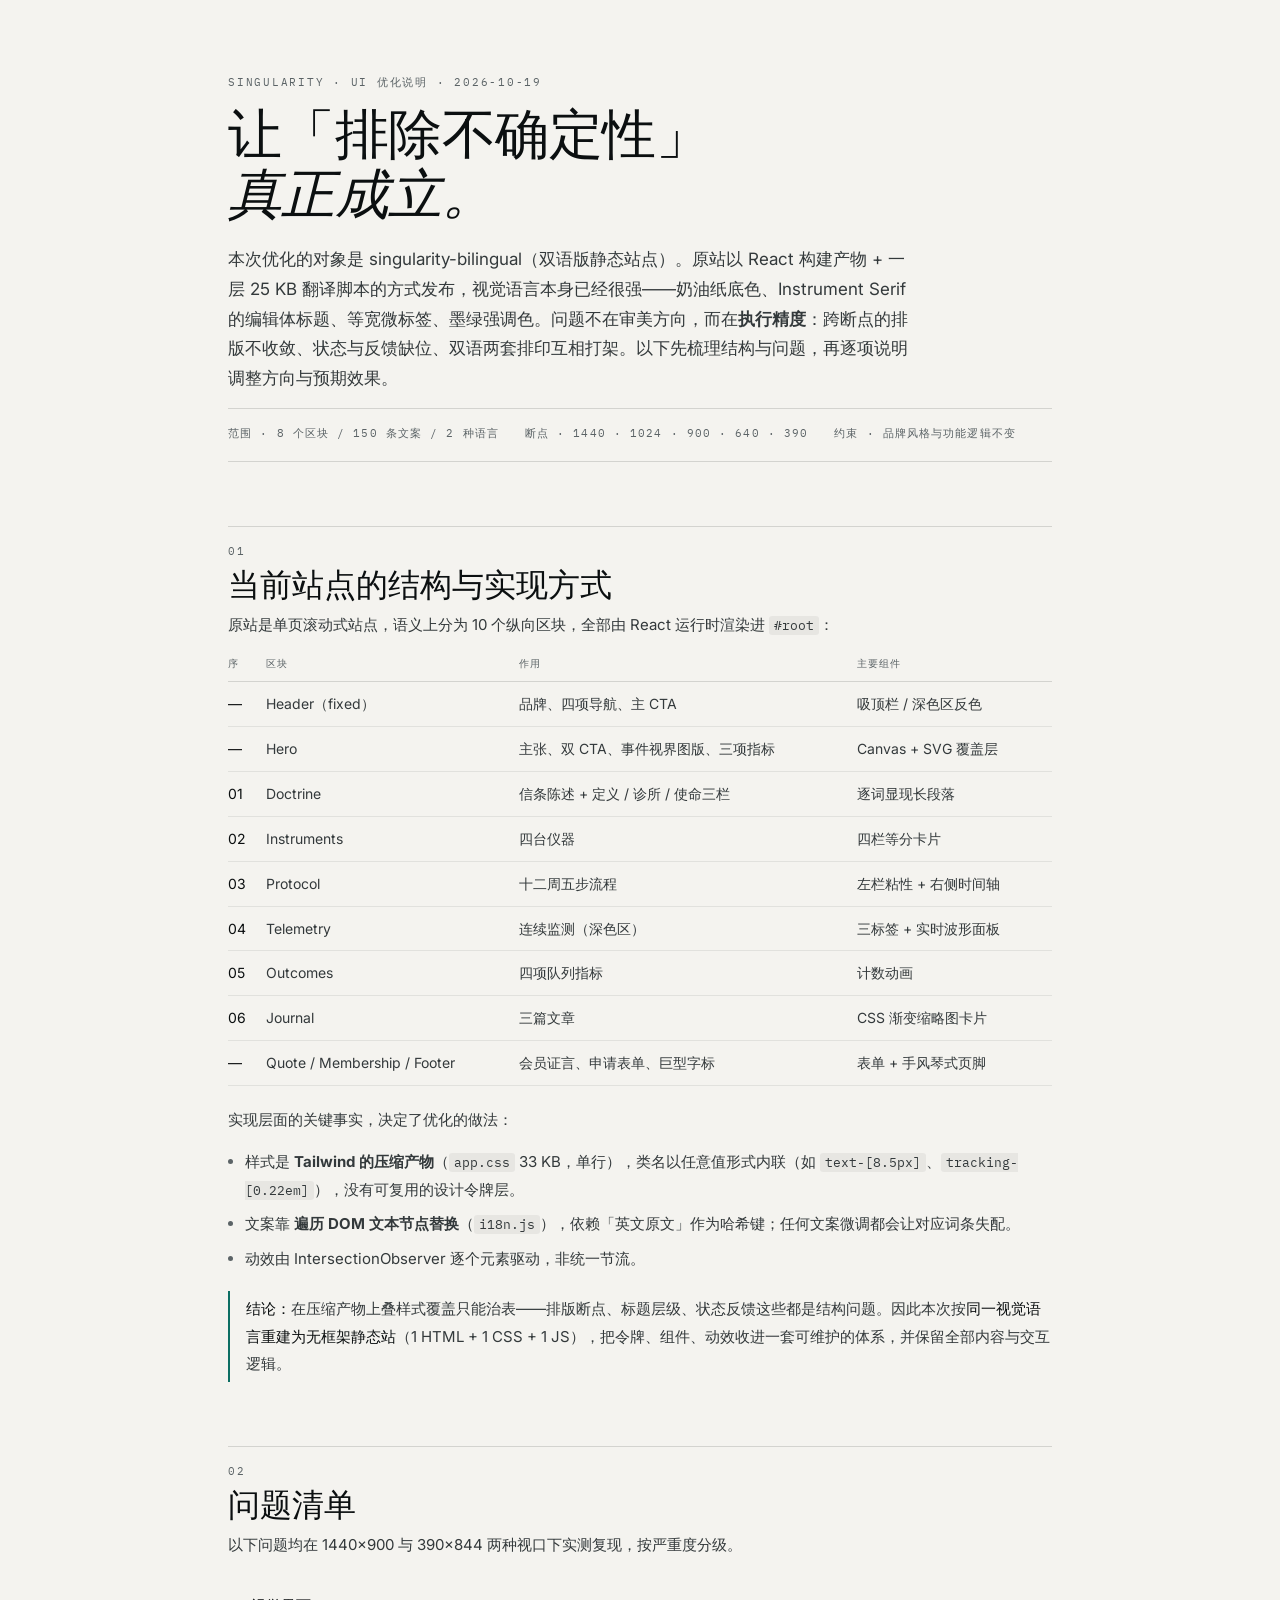
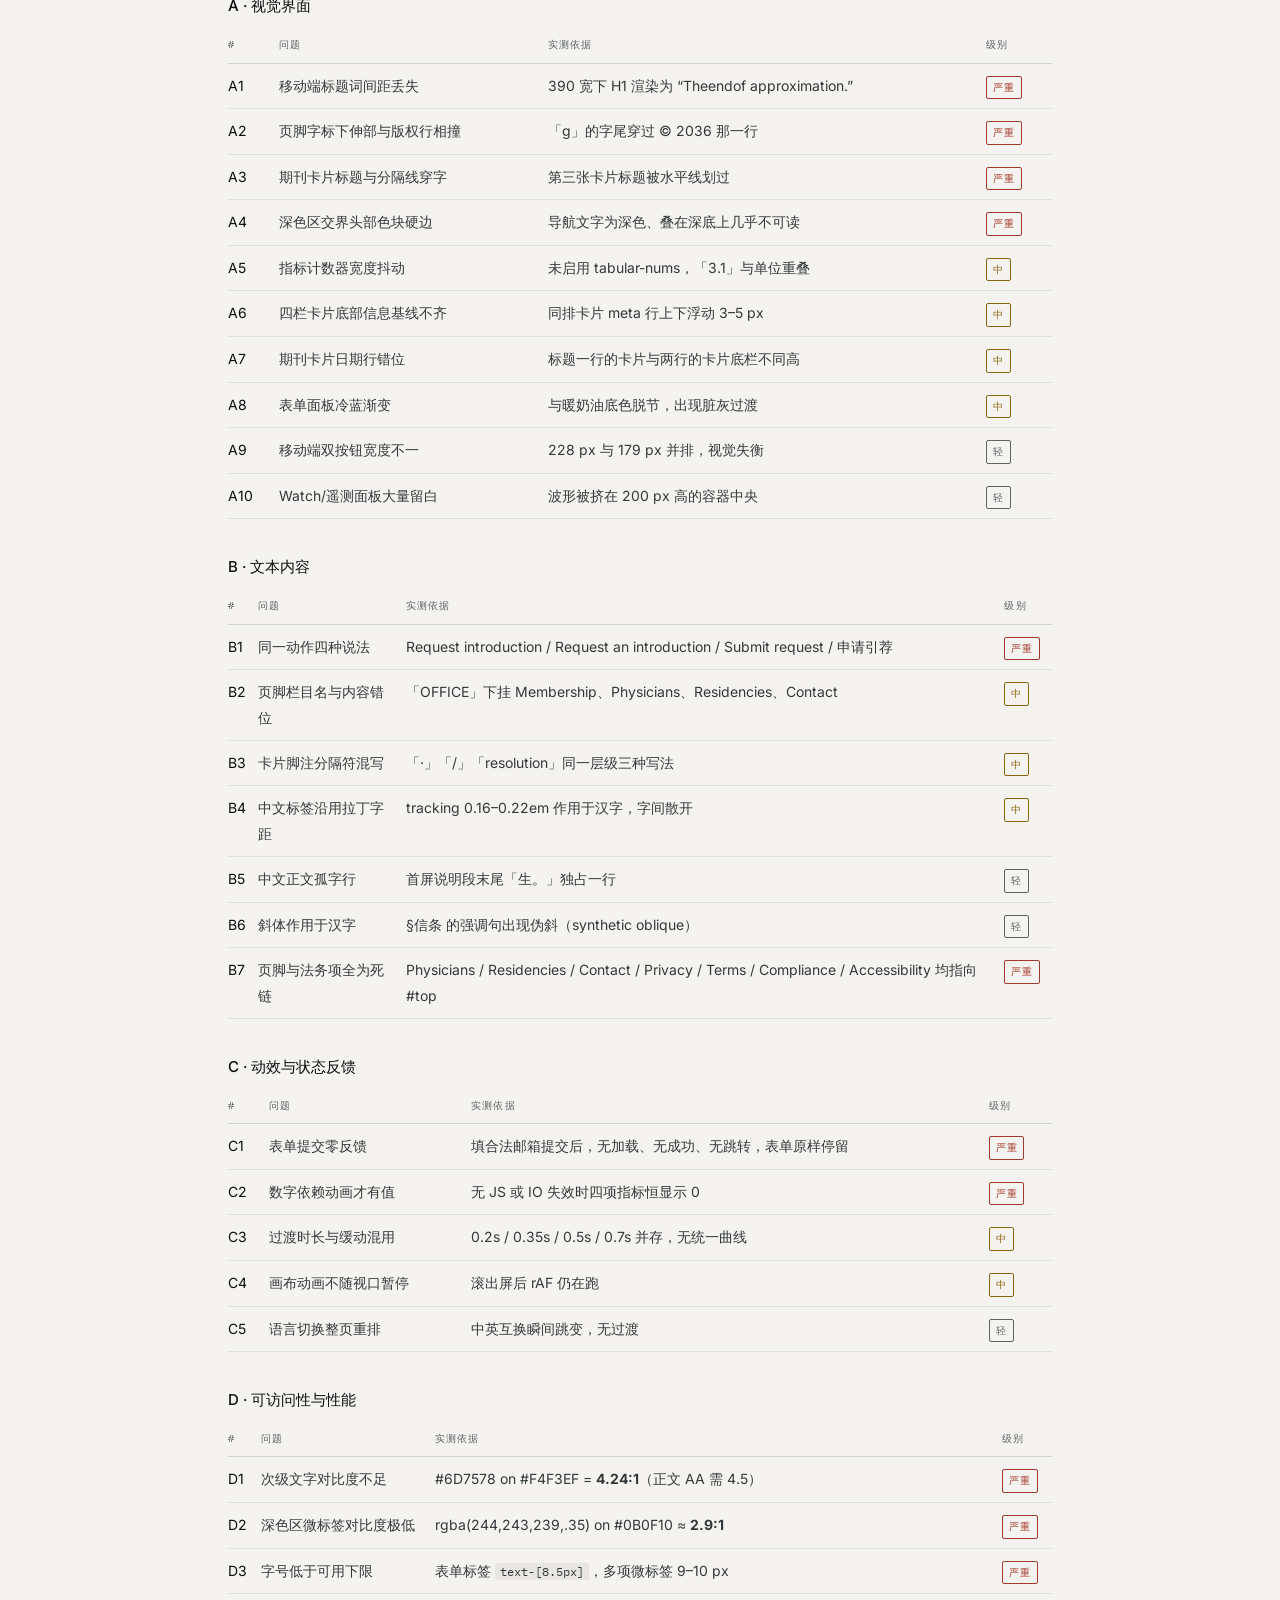
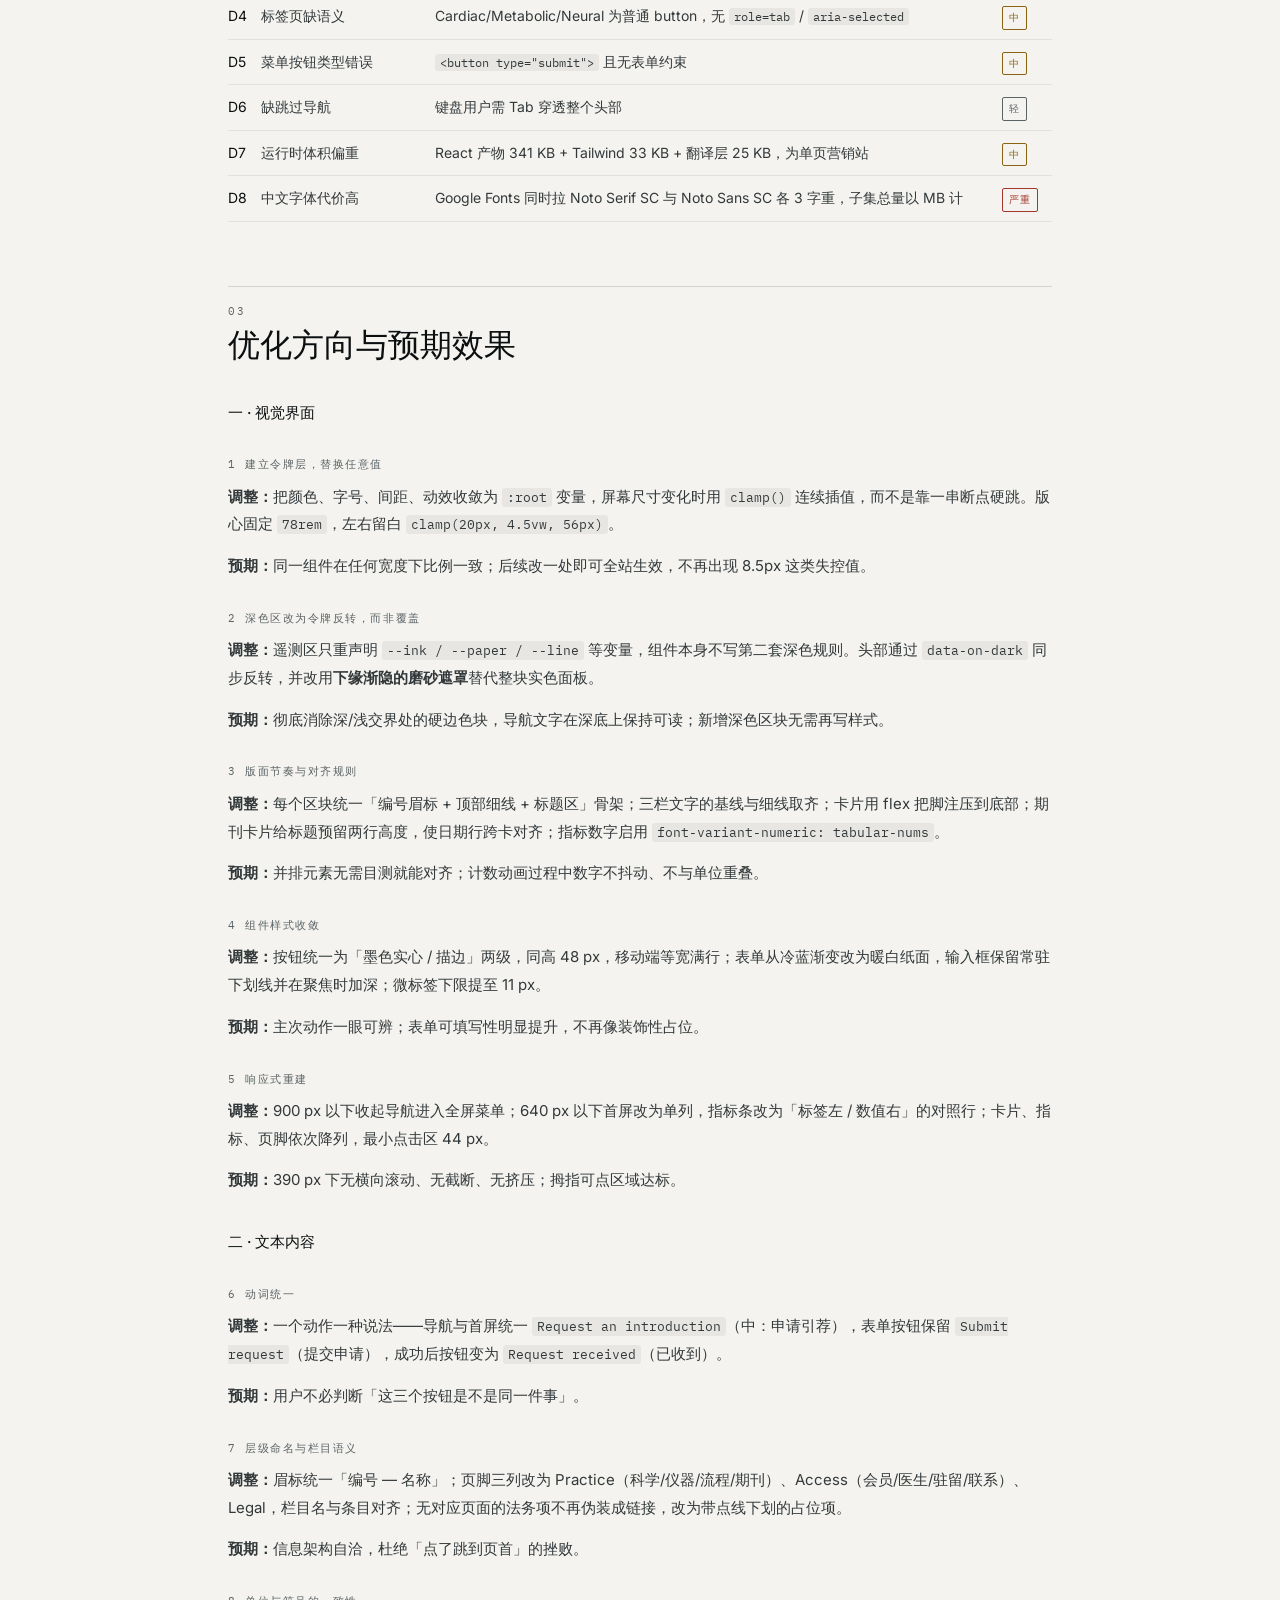
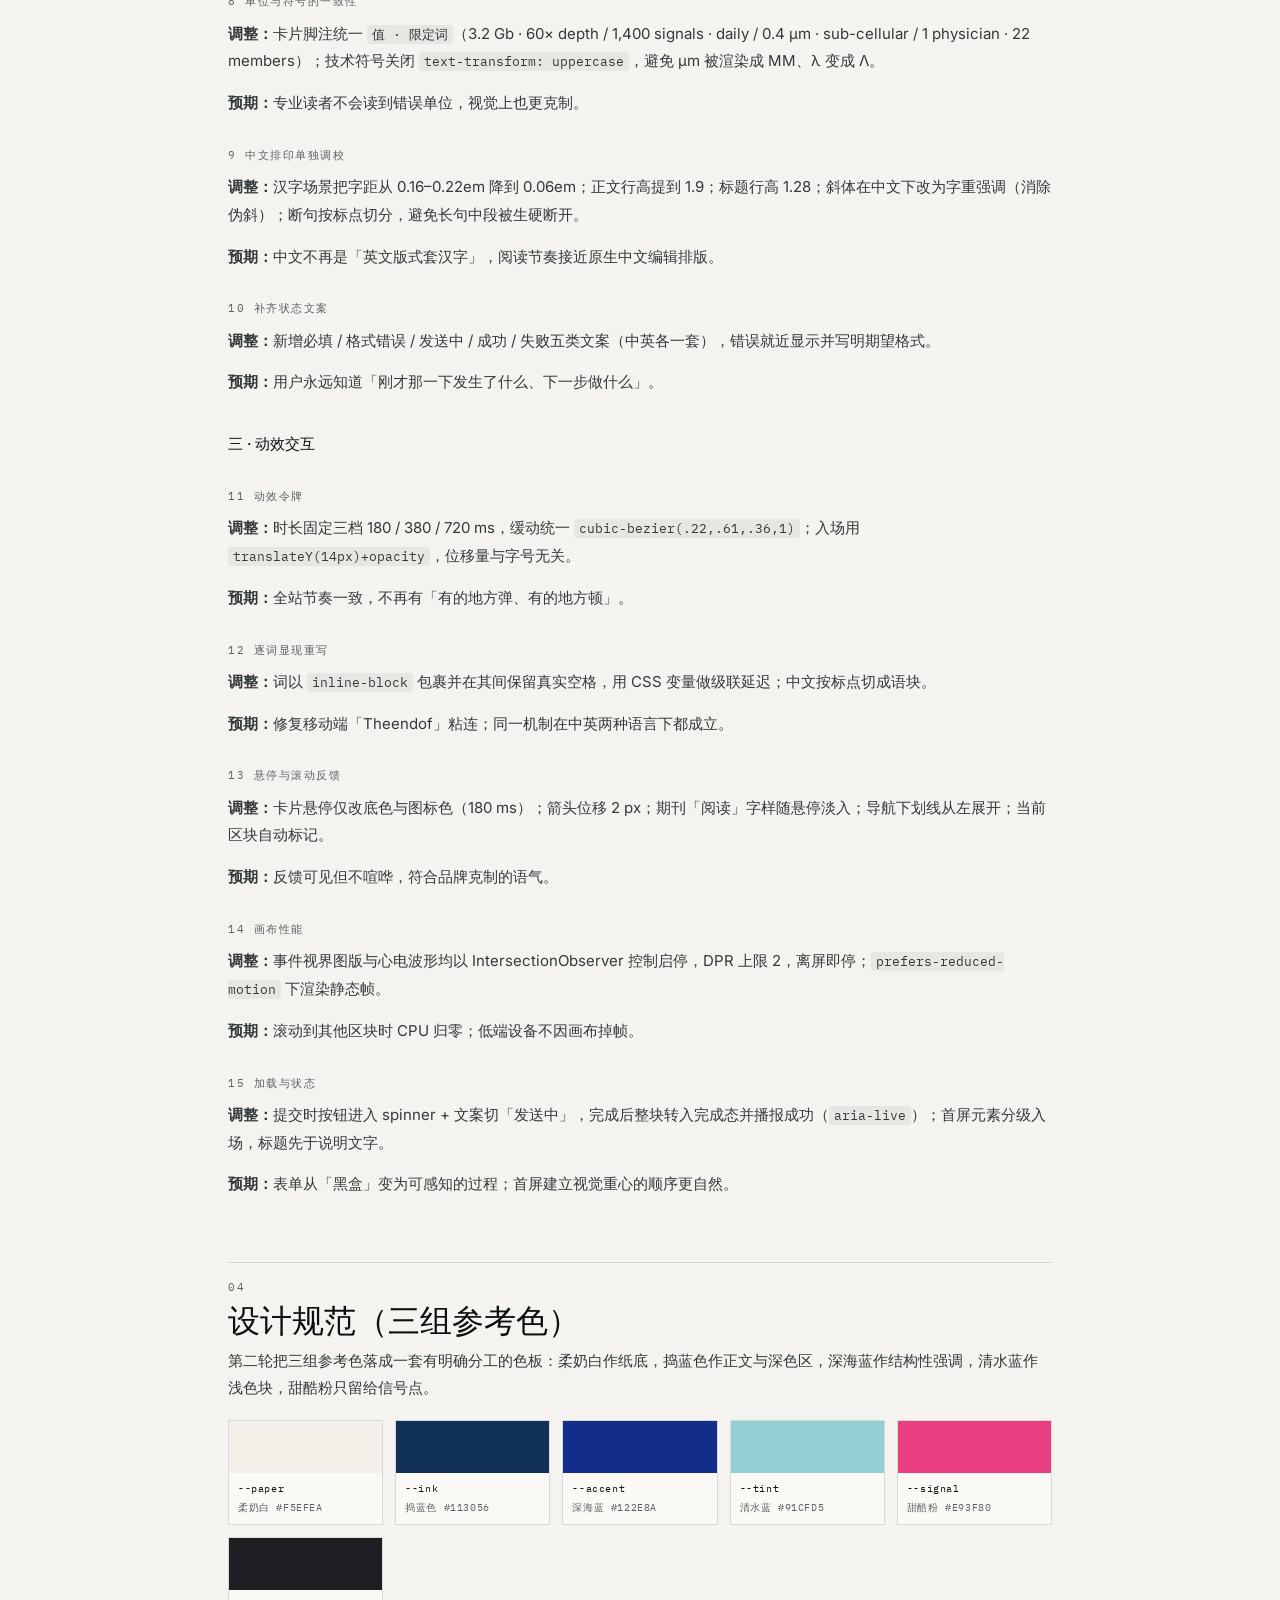
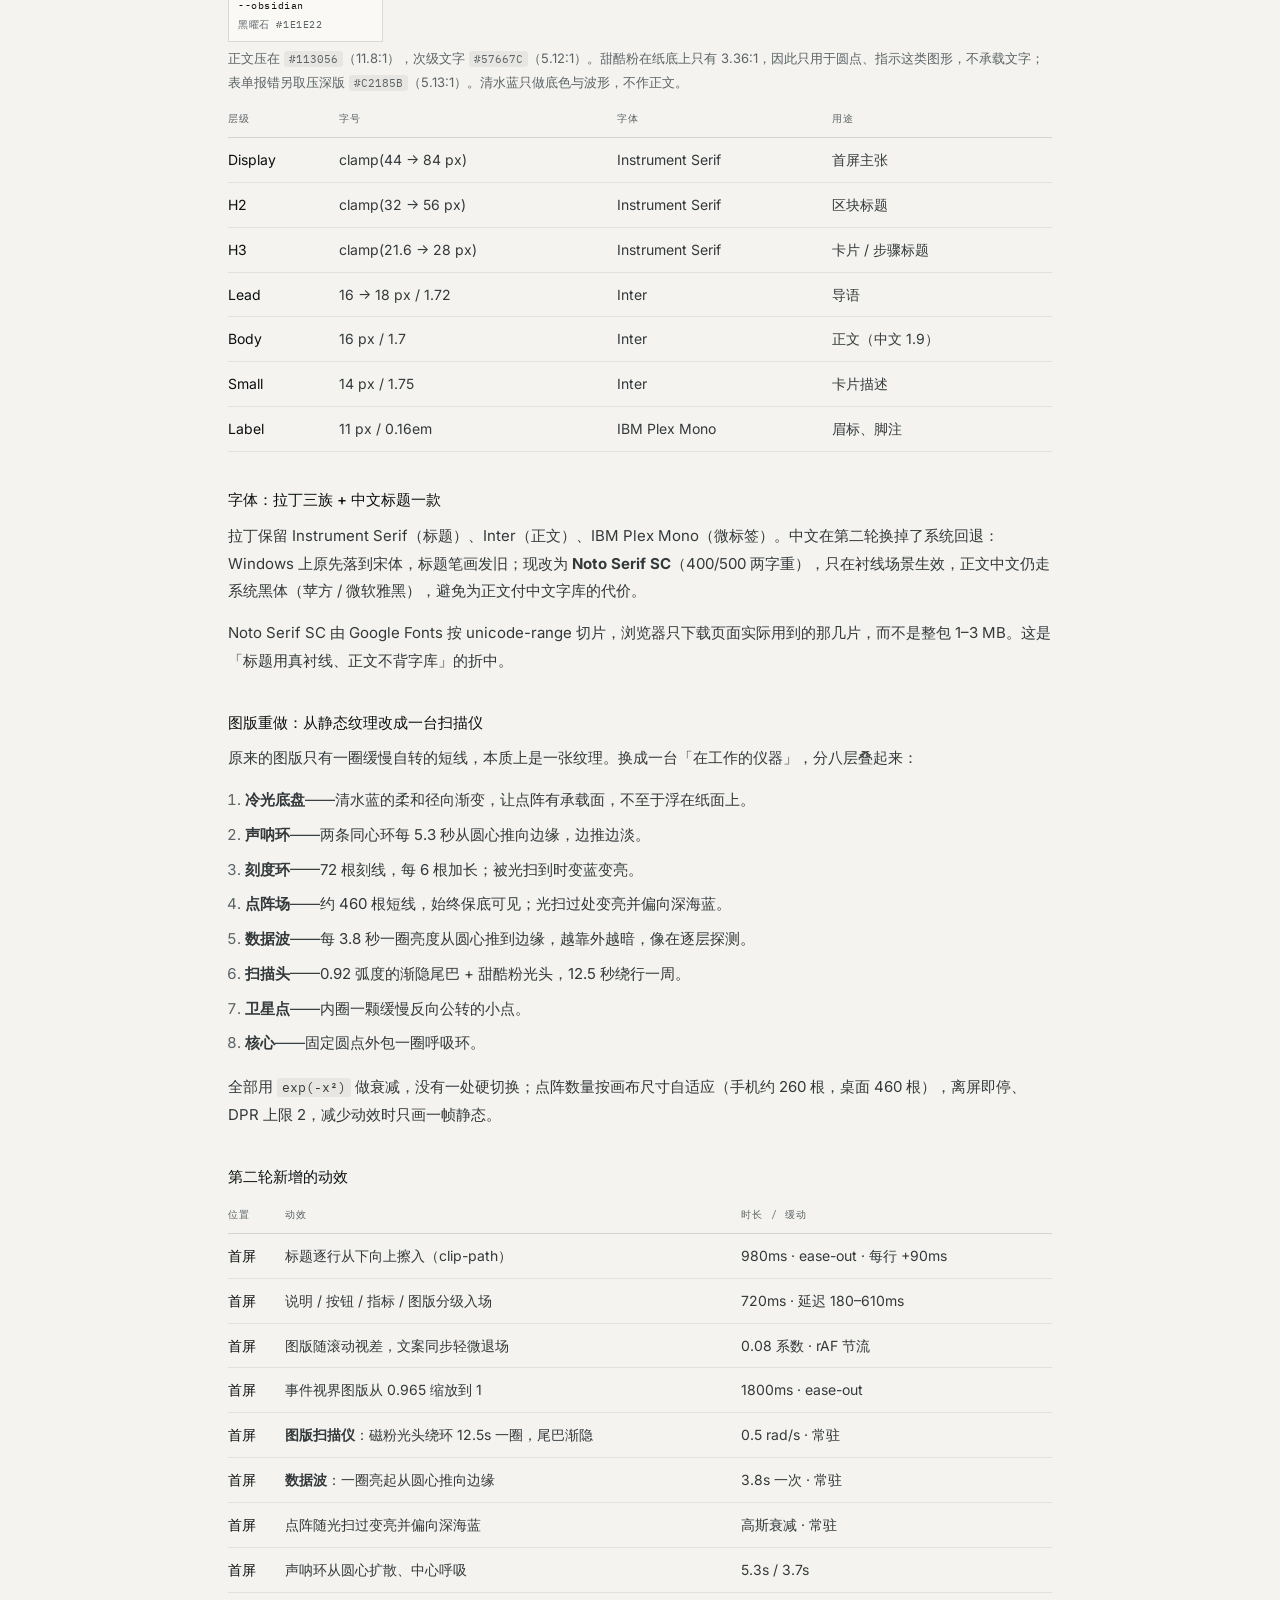
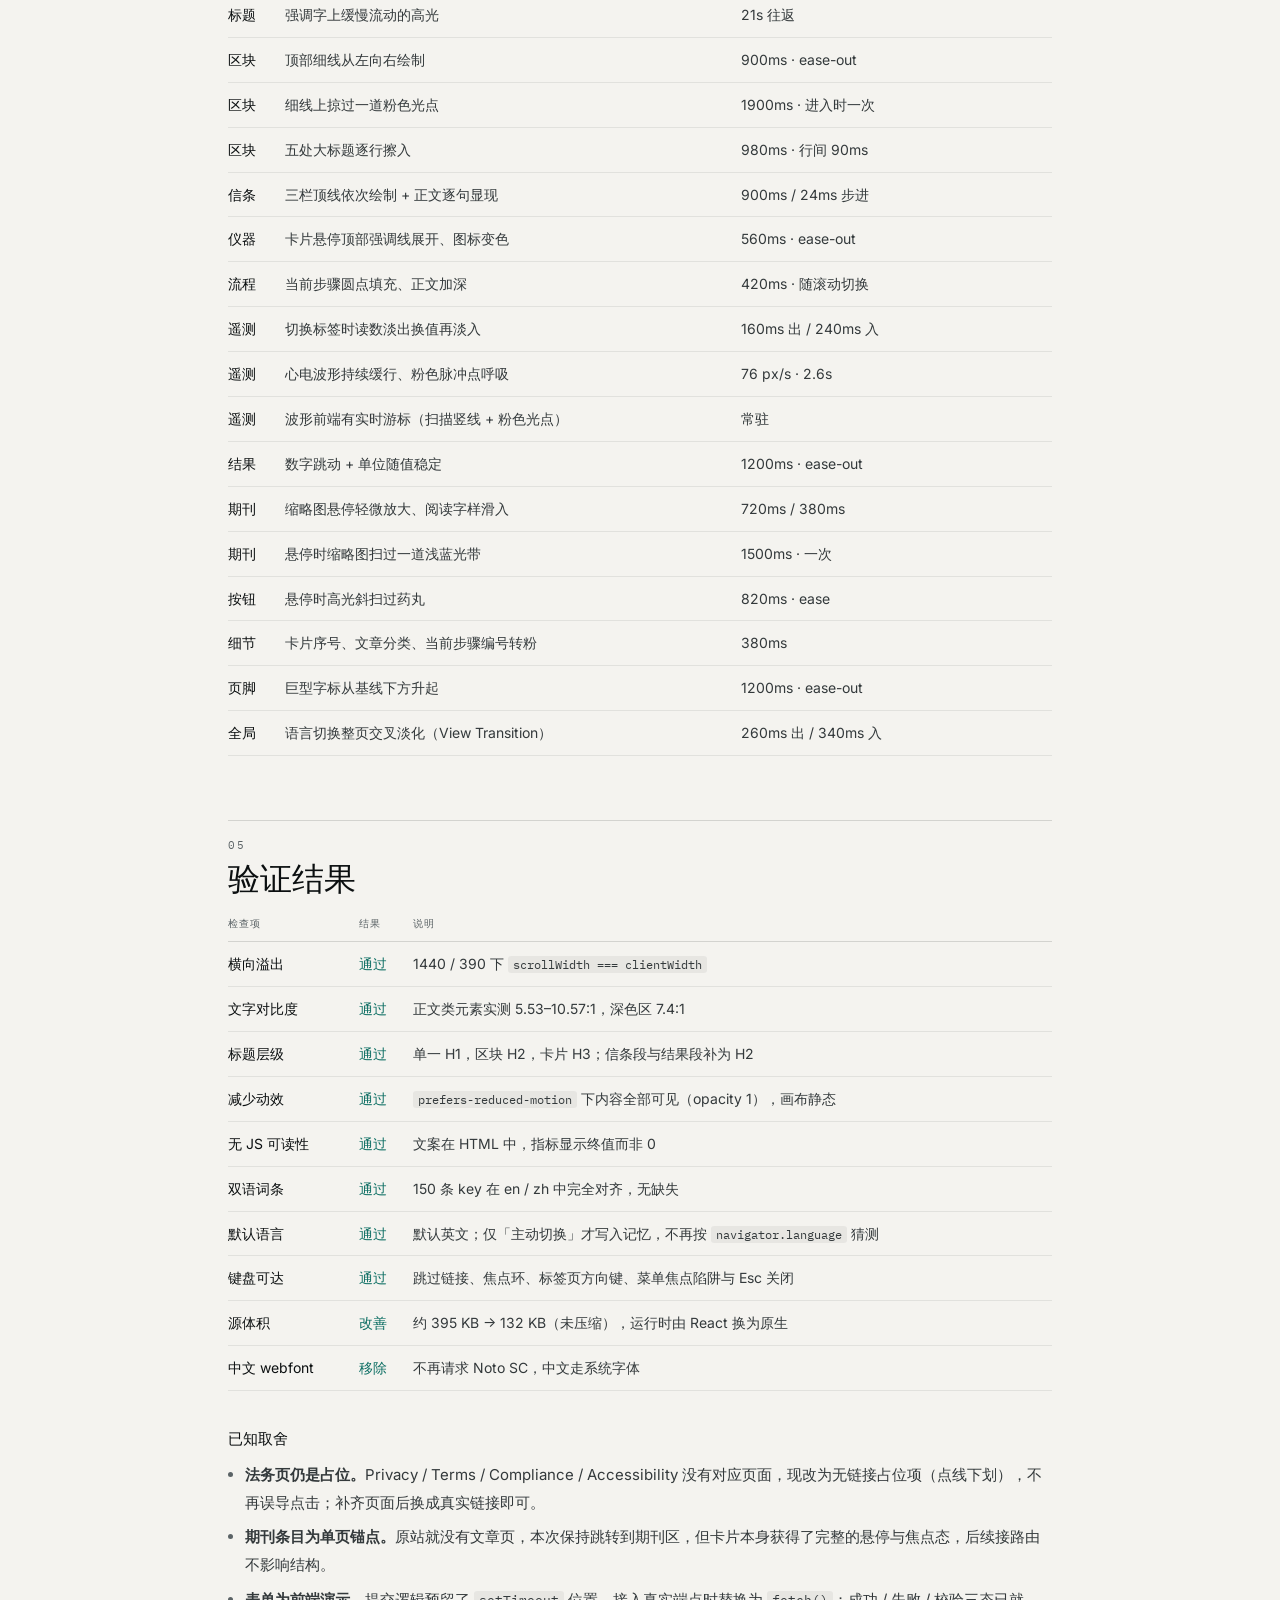
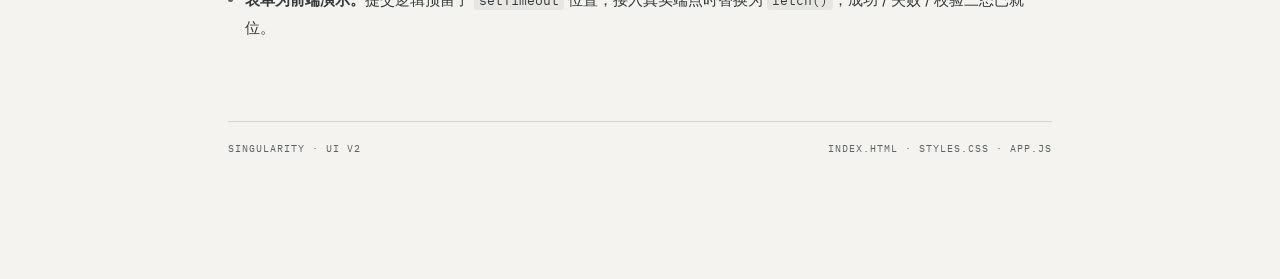
==== commit 6562990d: "feat(hero): rebuild the event-horizon plate as a working instrument The plate was a static texture w" ====
--- a/ui-optimization-report.html
+++ b/ui-optimization-report.html
@@ -396,6 +396,24 @@
         Noto Serif SC 由 Google Fonts 按 unicode-range 切片，浏览器只下载页面实际用到的那几片，而不是整包 1–3 MB。这是「标题用真衬线、正文不背字库」的折中。
       </p>
 
+      <h3>图版重做：从静态纹理改成一台扫描仪</h3>
+      <p>
+        原来的图版只有一圈缓慢自转的短线，本质上是一张纹理。换成一台「在工作的仪器」，分八层叠起来：
+      </p>
+      <ol>
+        <li><strong>冷光底盘</strong>——清水蓝的柔和径向渐变，让点阵有承载面，不至于浮在纸面上。</li>
+        <li><strong>声呐环</strong>——两条同心环每 5.3 秒从圆心推向边缘，边推边淡。</li>
+        <li><strong>刻度环</strong>——72 根刻线，每 6 根加长；被光扫到时变蓝变亮。</li>
+        <li><strong>点阵场</strong>——约 460 根短线，始终保底可见；光扫过处变亮并偏向深海蓝。</li>
+        <li><strong>数据波</strong>——每 3.8 秒一圈亮度从圆心推到边缘，越靠外越暗，像在逐层探测。</li>
+        <li><strong>扫描头</strong>——0.92 弧度的渐隐尾巴 + 甜酷粉光头，12.5 秒绕行一周。</li>
+        <li><strong>卫星点</strong>——内圈一颗缓慢反向公转的小点。</li>
+        <li><strong>核心</strong>——固定圆点外包一圈呼吸环。</li>
+      </ol>
+      <p>
+        全部用 <code>exp(-x²)</code> 做衰减，没有一处硬切换；点阵数量按画布尺寸自适应（手机约 260 根，桌面 460 根），离屏即停、DPR 上限 2，减少动效时只画一帧静态。
+      </p>
+
       <h3>第二轮新增的动效</h3>
       <table>
         <thead><tr><th>位置</th><th>动效</th><th>时长 / 缓动</th></tr></thead>
@@ -404,15 +422,25 @@
           <tr><td>首屏</td><td>说明 / 按钮 / 指标 / 图版分级入场</td><td>720ms · 延迟 180–610ms</td></tr>
           <tr><td>首屏</td><td>图版随滚动视差，文案同步轻微退场</td><td>0.08 系数 · rAF 节流</td></tr>
           <tr><td>首屏</td><td>事件视界图版从 0.965 缩放到 1</td><td>1800ms · ease-out</td></tr>
+          <tr><td>首屏</td><td><strong>图版扫描仪</strong>：磁粉光头绕环 12.5s 一圈，尾巴渐隐</td><td>0.5 rad/s · 常驻</td></tr>
+          <tr><td>首屏</td><td><strong>数据波</strong>：一圈亮起从圆心推向边缘</td><td>3.8s 一次 · 常驻</td></tr>
+          <tr><td>首屏</td><td>点阵随光扫过变亮并偏向深海蓝</td><td>高斯衰减 · 常驻</td></tr>
+          <tr><td>首屏</td><td>声呐环从圆心扩散、中心呼吸</td><td>5.3s / 3.7s</td></tr>
+          <tr><td>标题</td><td>强调字上缓慢流动的高光</td><td>21s 往返</td></tr>
           <tr><td>区块</td><td>顶部细线从左向右绘制</td><td>900ms · ease-out</td></tr>
+          <tr><td>区块</td><td>细线上掠过一道粉色光点</td><td>1900ms · 进入时一次</td></tr>
           <tr><td>区块</td><td>五处大标题逐行擦入</td><td>980ms · 行间 90ms</td></tr>
           <tr><td>信条</td><td>三栏顶线依次绘制 + 正文逐句显现</td><td>900ms / 24ms 步进</td></tr>
           <tr><td>仪器</td><td>卡片悬停顶部强调线展开、图标变色</td><td>560ms · ease-out</td></tr>
           <tr><td>流程</td><td>当前步骤圆点填充、正文加深</td><td>420ms · 随滚动切换</td></tr>
           <tr><td>遥测</td><td>切换标签时读数淡出换值再淡入</td><td>160ms 出 / 240ms 入</td></tr>
           <tr><td>遥测</td><td>心电波形持续缓行、粉色脉冲点呼吸</td><td>76 px/s · 2.6s</td></tr>
+          <tr><td>遥测</td><td>波形前端有实时游标（扫描竖线 + 粉色光点）</td><td>常驻</td></tr>
           <tr><td>结果</td><td>数字跳动 + 单位随值稳定</td><td>1200ms · ease-out</td></tr>
           <tr><td>期刊</td><td>缩略图悬停轻微放大、阅读字样滑入</td><td>720ms / 380ms</td></tr>
+          <tr><td>期刊</td><td>悬停时缩略图扫过一道浅蓝光带</td><td>1500ms · 一次</td></tr>
+          <tr><td>按钮</td><td>悬停时高光斜扫过药丸</td><td>820ms · ease</td></tr>
+          <tr><td>细节</td><td>卡片序号、文章分类、当前步骤编号转粉</td><td>380ms</td></tr>
           <tr><td>页脚</td><td>巨型字标从基线下方升起</td><td>1200ms · ease-out</td></tr>
           <tr><td>全局</td><td>语言切换整页交叉淡化（View Transition）</td><td>260ms 出 / 340ms 入</td></tr>
         </tbody>
